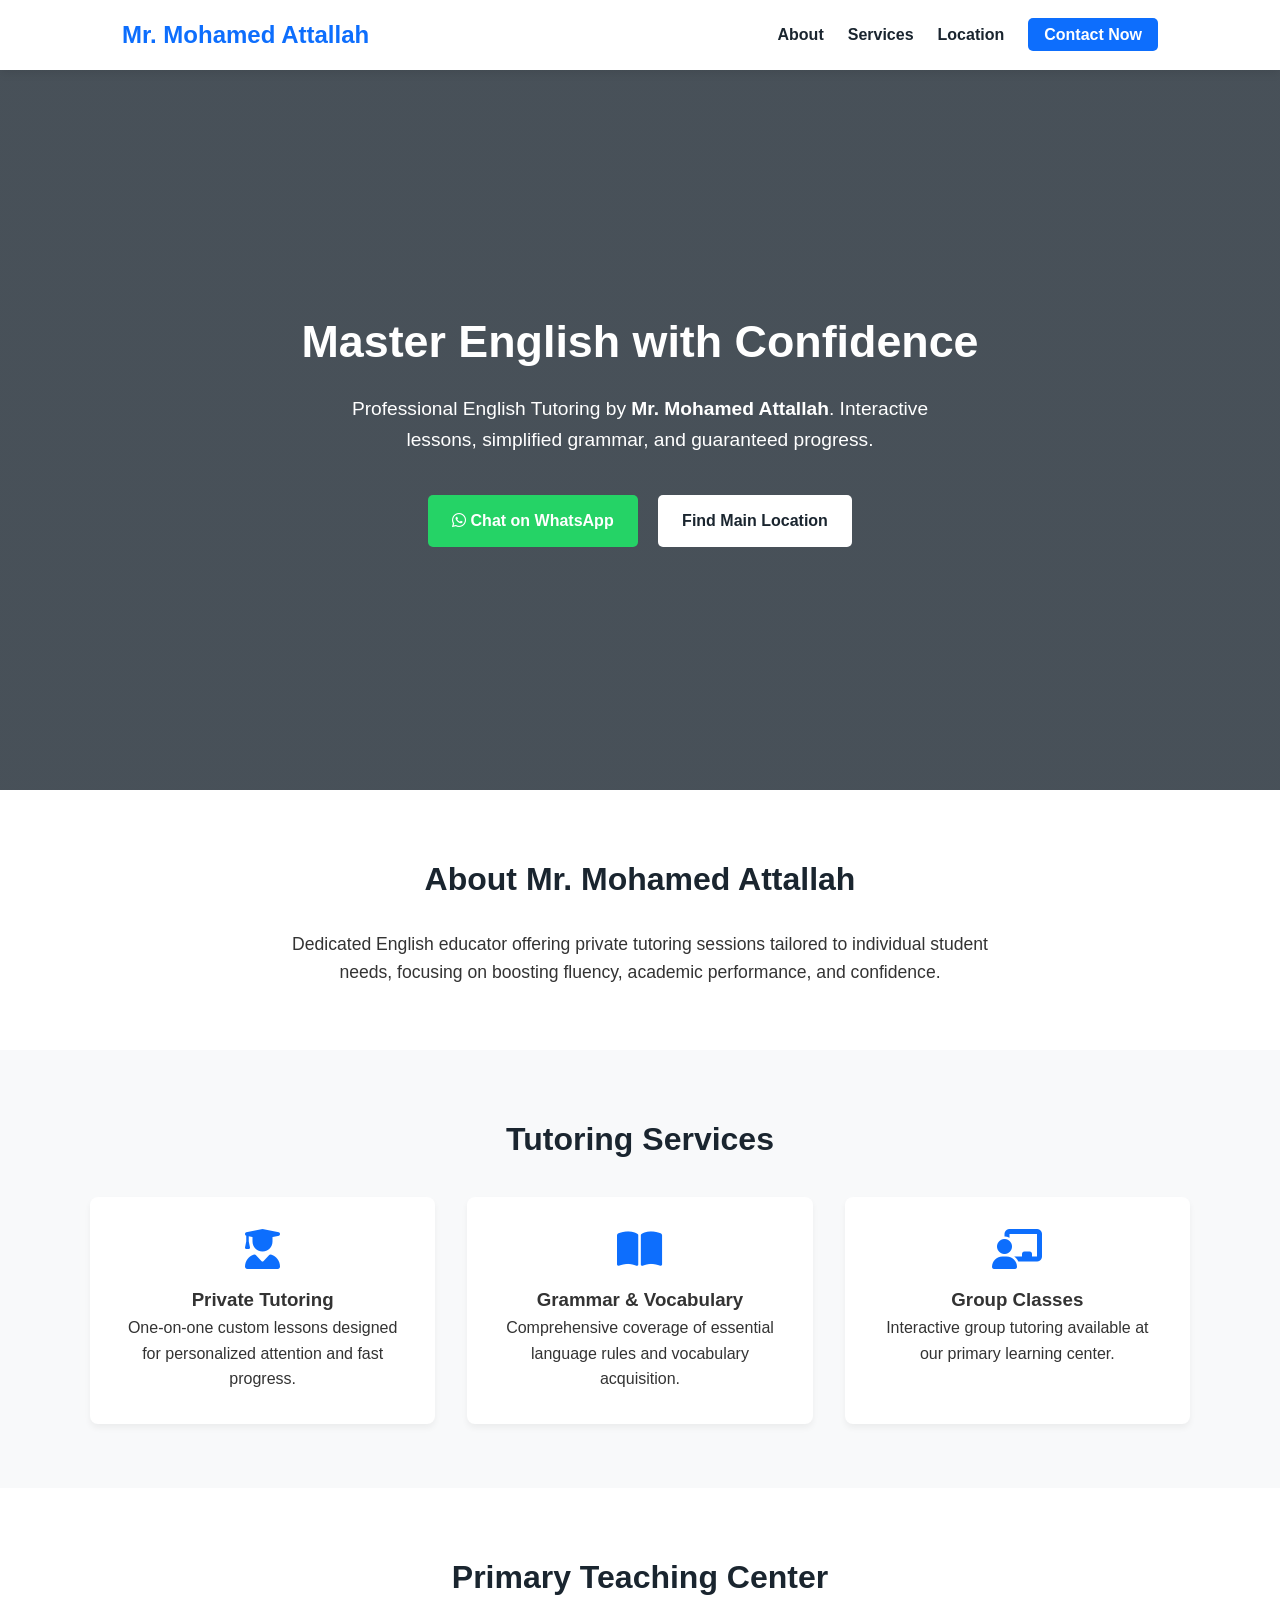
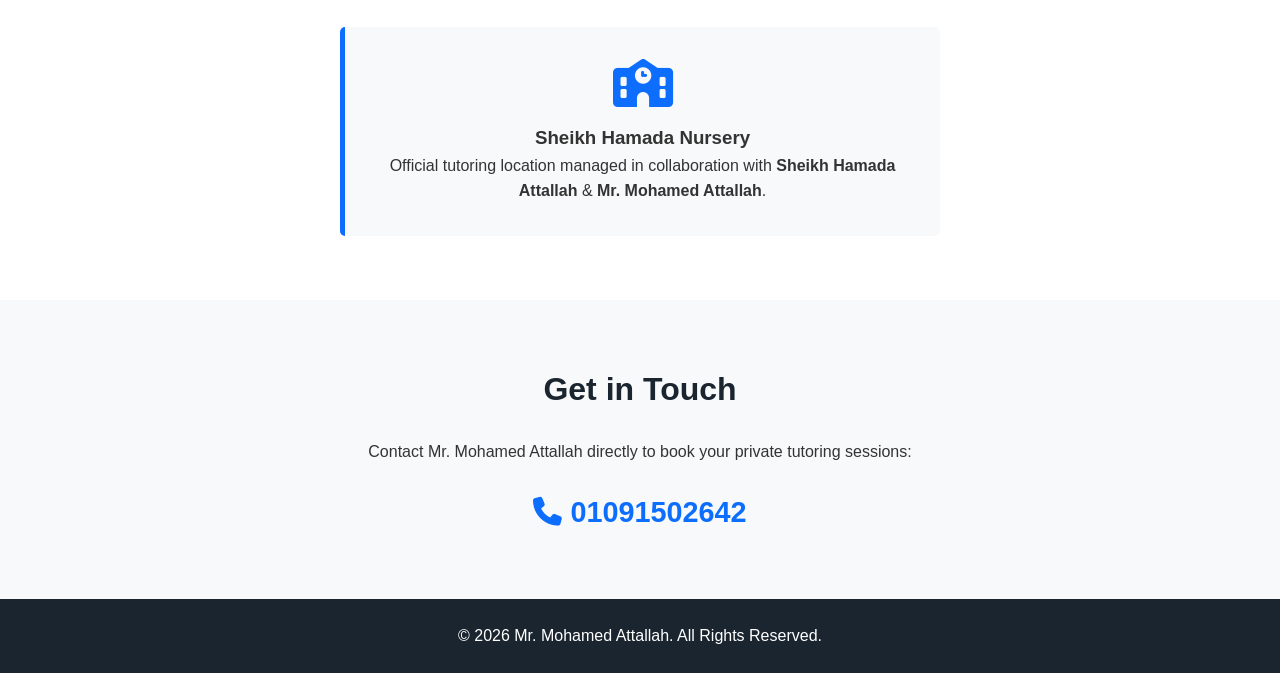
==== index.html @ eec573a2 "Add files via upload" ====
<!DOCTYPE html>
<html lang="en" dir="ltr">
<head>
    <meta charset="UTF-8">
    <meta name="viewport" content="width=device-width, initial-scale=1.0">
    <title>Mr. Mohamed Attallah - English Teacher</title>
    <link rel="stylesheet" href="style.css">
    <link rel="stylesheet" href="https://cdnjs.cloudflare.com/ajax/libs/font-awesome/6.4.0/css/all.min.css">
</head>
<body>

    <!-- Header / Navbar -->
    <header>
        <div class="nav-container">
            <h1 class="logo">Mr. Mohamed Attallah</h1>
            <nav>
                <ul>
                    <li><a href="#about">About</a></li>
                    <li><a href="#services">Services</a></li>
                    <li><a href="#location">Location</a></li>
                    <li><a href="#contact" class="btn-nav">Contact Now</a></li>
                </ul>
            </nav>
        </div>
    </header>

    <!-- Hero Section -->
    <section class="hero">
        <div class="hero-content">
            <h2>Master English with Confidence</h2>
            <p>Professional English Tutoring by <strong>Mr. Mohamed Attallah</strong>. Interactive lessons, simplified grammar, and guaranteed progress.</p>
            <div class="hero-btns">
                <a href="https://wa.me/201091502642" target="_blank" class="btn-primary"><i class="fab fa-whatsapp"></i> Chat on WhatsApp</a>
                <a href="#location" class="btn-secondary">Find Main Location</a>
            </div>
        </div>
    </section>

    <!-- About Section -->
    <section id="about" class="section">
        <div class="container">
            <h2 class="section-title">About Mr. Mohamed Attallah</h2>
            <p class="section-desc">Dedicated English educator offering private tutoring sessions tailored to individual student needs, focusing on boosting fluency, academic performance, and confidence.</p>
        </div>
    </section>

    <!-- Services Section -->
    <section id="services" class="section bg-light">
        <div class="container">
            <h2 class="section-title">Tutoring Services</h2>
            <div class="cards-grid">
                <div class="card">
                    <i class="fas fa-user-graduate card-icon"></i>
                    <h3>Private Tutoring</h3>
                    <p>One-on-one custom lessons designed for personalized attention and fast progress.</p>
                </div>
                <div class="card">
                    <i class="fas fa-book-open card-icon"></i>
                    <h3>Grammar & Vocabulary</h3>
                    <p>Comprehensive coverage of essential language rules and vocabulary acquisition.</p>
                </div>
                <div class="card">
                    <i class="fas fa-chalkboard-teacher card-icon"></i>
                    <h3>Group Classes</h3>
                    <p>Interactive group tutoring available at our primary learning center.</p>
                </div>
            </div>
        </div>
    </section>

    <!-- Location Section -->
    <section id="location" class="section">
        <div class="container">
            <h2 class="section-title">Primary Teaching Center</h2>
            <div class="location-box">
                <i class="fas fa-school location-icon"></i>
                <h3>Sheikh Hamada Nursery</h3>
                <p>Official tutoring location managed in collaboration with <strong>Sheikh Hamada Attallah</strong> & <strong>Mr. Mohamed Attallah</strong>.</p>
            </div>
        </div>
    </section>

    <!-- Contact Section -->
    <section id="contact" class="section bg-light">
        <div class="container text-center">
            <h2 class="section-title">Get in Touch</h2>
            <p>Contact Mr. Mohamed Attallah directly to book your private tutoring sessions:</p>
            <div class="contact-info">
                <a href="tel:01091502642" class="phone-link"><i class="fas fa-phone"></i> 01091502642</a>
            </div>
        </div>
    </section>

    <!-- Footer -->
    <footer>
        <p>&copy; 2026 Mr. Mohamed Attallah. All Rights Reserved.</p>
    </footer>

    <script src="script.js"></script>
</body>
</html>
---- style.css ----
:root {
    --primary-color: #0d6efd;
    --dark-color: #1a252f;
    --light-bg: #f8f9fa;
    --text-color: #333333;
}

* {
    margin: 0;
    padding: 0;
    box-sizing: border-box;
    font-family: 'Segoe UI', Tahoma, Geneva, Verdana, sans-serif;
}

body {
    color: var(--text-color);
    line-height: 1.6;
}

/* Header & Nav */
header {
    background: #ffffff;
    box-shadow: 0 2px 10px rgba(0,0,0,0.1);
    position: sticky;
    top: 0;
    z-index: 1000;
}

.nav-container {
    max-width: 1100px;
    margin: 0 auto;
    display: flex;
    justify-content: space-between;
    align-items: center;
    padding: 1rem 2rem;
}

.logo {
    color: var(--primary-color);
    font-size: 1.5rem;
}

nav ul {
    display: flex;
    list-style: none;
    align-items: center;
}

nav ul li {
    margin-left: 1.5rem;
}

nav ul li a {
    text-decoration: none;
    color: var(--dark-color);
    font-weight: 600;
}

.btn-nav {
    background: var(--primary-color);
    color: #fff !important;
    padding: 0.5rem 1rem;
    border-radius: 5px;
}

/* Hero Section */
.hero {
    background: linear-gradient(rgba(26, 37, 47, 0.8), rgba(26, 37, 47, 0.8)), url('https://images.unsplash.com/photo-1524178232363-1fb2b075b655?auto=format&fit=crop&w=1200&q=80') center/cover;
    height: 80vh;
    display: flex;
    justify-content: center;
    align-items: center;
    text-align: center;
    color: #ffffff;
    padding: 0 1rem;
}

.hero-content h2 {
    font-size: 2.8rem;
    margin-bottom: 1rem;
}

.hero-content p {
    font-size: 1.2rem;
    max-width: 600px;
    margin: 0 auto 2rem;
}

.hero-btns a {
    display: inline-block;
    padding: 0.8rem 1.5rem;
    margin: 0.5rem;
    text-decoration: none;
    border-radius: 5px;
    font-weight: bold;
}

.btn-primary { background: #25d366; color: #fff; }
.btn-secondary { background: #ffffff; color: var(--dark-color); }

/* Sections */
.section { padding: 4rem 2rem; }
.bg-light { background: var(--light-bg); }
.container { max-width: 1100px; margin: 0 auto; }
.section-title { text-align: center; font-size: 2rem; margin-bottom: 1.5rem; color: var(--dark-color); }
.section-desc { text-align: center; max-width: 700px; margin: 0 auto; font-size: 1.1rem; }

/* Services Cards */
.cards-grid {
    display: grid;
    grid-template-columns: repeat(auto-fit, minmax(250px, 1fr));
    gap: 2rem;
    margin-top: 2rem;
}

.card {
    background: #ffffff;
    padding: 2rem;
    border-radius: 8px;
    text-align: center;
    box-shadow: 0 4px 6px rgba(0,0,0,0.05);
}

.card-icon { font-size: 2.5rem; color: var(--primary-color); margin-bottom: 1rem; }

/* Location Box */
.location-box {
    background: var(--light-bg);
    border-left: 5px solid var(--primary-color);
    padding: 2rem;
    text-align: center;
    max-width: 600px;
    margin: 0 auto;
    border-radius: 5px;
}

.location-icon { font-size: 3rem; color: var(--primary-color); margin-bottom: 1rem; }

/* Contact Section */
.phone-link {
    display: inline-block;
    margin-top: 1.5rem;
    font-size: 1.8rem;
    font-weight: bold;
    color: var(--primary-color);
    text-decoration: none;
}

/* Footer */
footer {
    background: var(--dark-color);
    color: #ffffff;
    text-align: center;
    padding: 1.5rem;
}

.text-center { text-align: center; }
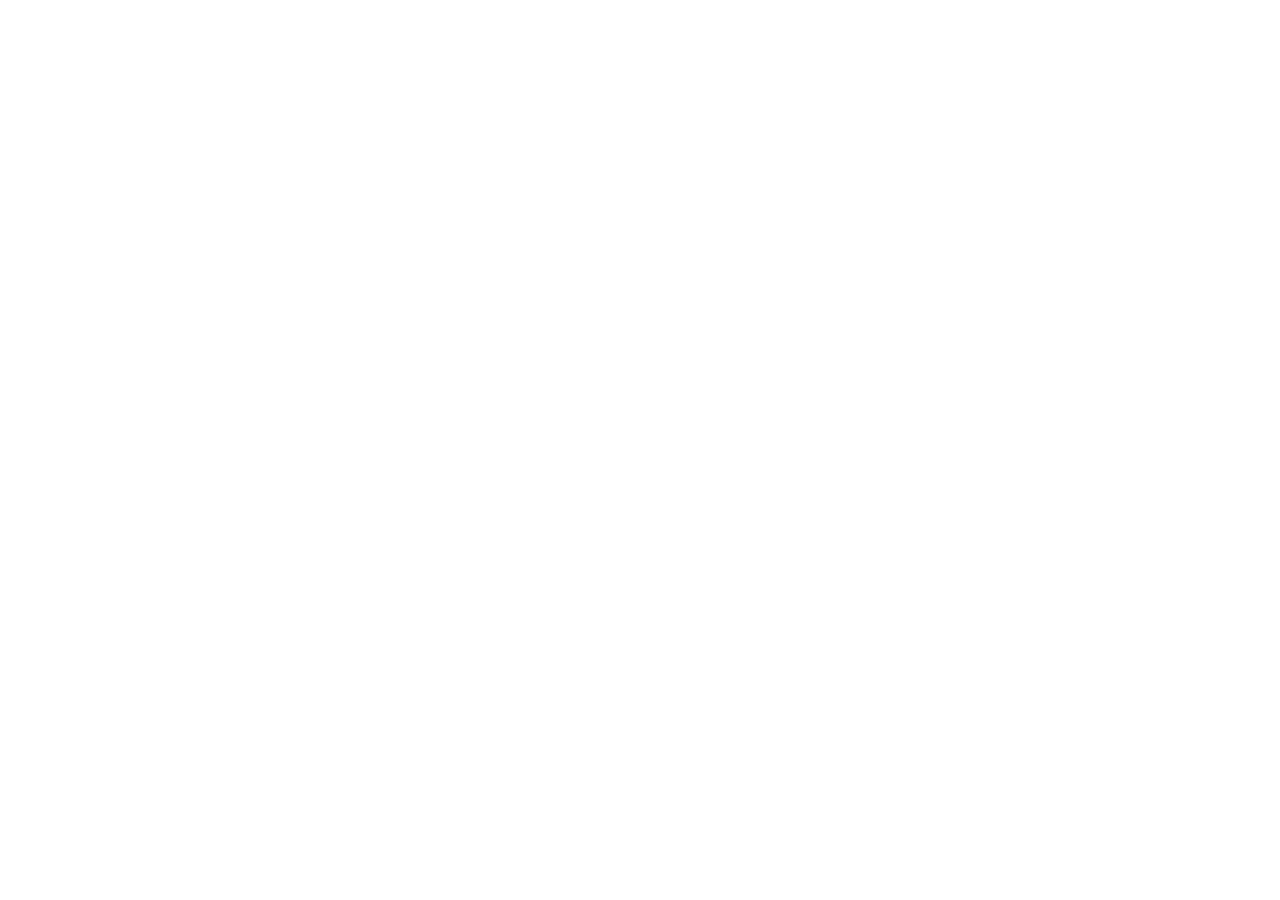
==== commit a57e2642: "Add Arabic language support to index.html Updated the HTML structure to support Arabic language with" ====
--- a/index.html
+++ b/index.html
@@ -1,101 +1,12 @@
 <!DOCTYPE html>
-<html lang="en" dir="ltr">
+<html lang="ar">
 <head>
     <meta charset="UTF-8">
     <meta name="viewport" content="width=device-width, initial-scale=1.0">
-    <title>Mr. Mohamed Attallah - English Teacher</title>
-    <link rel="stylesheet" href="style.css">
-    <link rel="stylesheet" href="https://cdnjs.cloudflare.com/ajax/libs/font-awesome/6.4.0/css/all.min.css">
+    <title>Mr. Mohamed Attallah | Professional English Tutoring</title>
+    <meta name="description" content="Professional English Tutoring by Mr. Mohamed Attallah. Interactive lessons, simplified grammar, and guaranteed progress.">
 </head>
 <body>
-
-    <!-- Header / Navbar -->
-    <header>
-        <div class="nav-container">
-            <h1 class="logo">Mr. Mohamed Attallah</h1>
-            <nav>
-                <ul>
-                    <li><a href="#about">About</a></li>
-                    <li><a href="#services">Services</a></li>
-                    <li><a href="#location">Location</a></li>
-                    <li><a href="#contact" class="btn-nav">Contact Now</a></li>
-                </ul>
-            </nav>
-        </div>
-    </header>
-
-    <!-- Hero Section -->
-    <section class="hero">
-        <div class="hero-content">
-            <h2>Master English with Confidence</h2>
-            <p>Professional English Tutoring by <strong>Mr. Mohamed Attallah</strong>. Interactive lessons, simplified grammar, and guaranteed progress.</p>
-            <div class="hero-btns">
-                <a href="https://wa.me/201091502642" target="_blank" class="btn-primary"><i class="fab fa-whatsapp"></i> Chat on WhatsApp</a>
-                <a href="#location" class="btn-secondary">Find Main Location</a>
-            </div>
-        </div>
-    </section>
-
-    <!-- About Section -->
-    <section id="about" class="section">
-        <div class="container">
-            <h2 class="section-title">About Mr. Mohamed Attallah</h2>
-            <p class="section-desc">Dedicated English educator offering private tutoring sessions tailored to individual student needs, focusing on boosting fluency, academic performance, and confidence.</p>
-        </div>
-    </section>
-
-    <!-- Services Section -->
-    <section id="services" class="section bg-light">
-        <div class="container">
-            <h2 class="section-title">Tutoring Services</h2>
-            <div class="cards-grid">
-                <div class="card">
-                    <i class="fas fa-user-graduate card-icon"></i>
-                    <h3>Private Tutoring</h3>
-                    <p>One-on-one custom lessons designed for personalized attention and fast progress.</p>
-                </div>
-                <div class="card">
-                    <i class="fas fa-book-open card-icon"></i>
-                    <h3>Grammar & Vocabulary</h3>
-                    <p>Comprehensive coverage of essential language rules and vocabulary acquisition.</p>
-                </div>
-                <div class="card">
-                    <i class="fas fa-chalkboard-teacher card-icon"></i>
-                    <h3>Group Classes</h3>
-                    <p>Interactive group tutoring available at our primary learning center.</p>
-                </div>
-            </div>
-        </div>
-    </section>
-
-    <!-- Location Section -->
-    <section id="location" class="section">
-        <div class="container">
-            <h2 class="section-title">Primary Teaching Center</h2>
-            <div class="location-box">
-                <i class="fas fa-school location-icon"></i>
-                <h3>Sheikh Hamada Nursery</h3>
-                <p>Official tutoring location managed in collaboration with <strong>Sheikh Hamada Attallah</strong> & <strong>Mr. Mohamed Attallah</strong>.</p>
-            </div>
-        </div>
-    </section>
-
-    <!-- Contact Section -->
-    <section id="contact" class="section bg-light">
-        <div class="container text-center">
-            <h2 class="section-title">Get in Touch</h2>
-            <p>Contact Mr. Mohamed Attallah directly to book your private tutoring sessions:</p>
-            <div class="contact-info">
-                <a href="tel:01091502642" class="phone-link"><i class="fas fa-phone"></i> 01091502642</a>
-            </div>
-        </div>
-    </section>
-
-    <!-- Footer -->
-    <footer>
-        <p>&copy; 2026 Mr. Mohamed Attallah. All Rights Reserved.</p>
-    </footer>
-
-    <script src="script.js"></script>
+    <!-- محتوى موقعك هنا -->
 </body>
-</html>+</html>
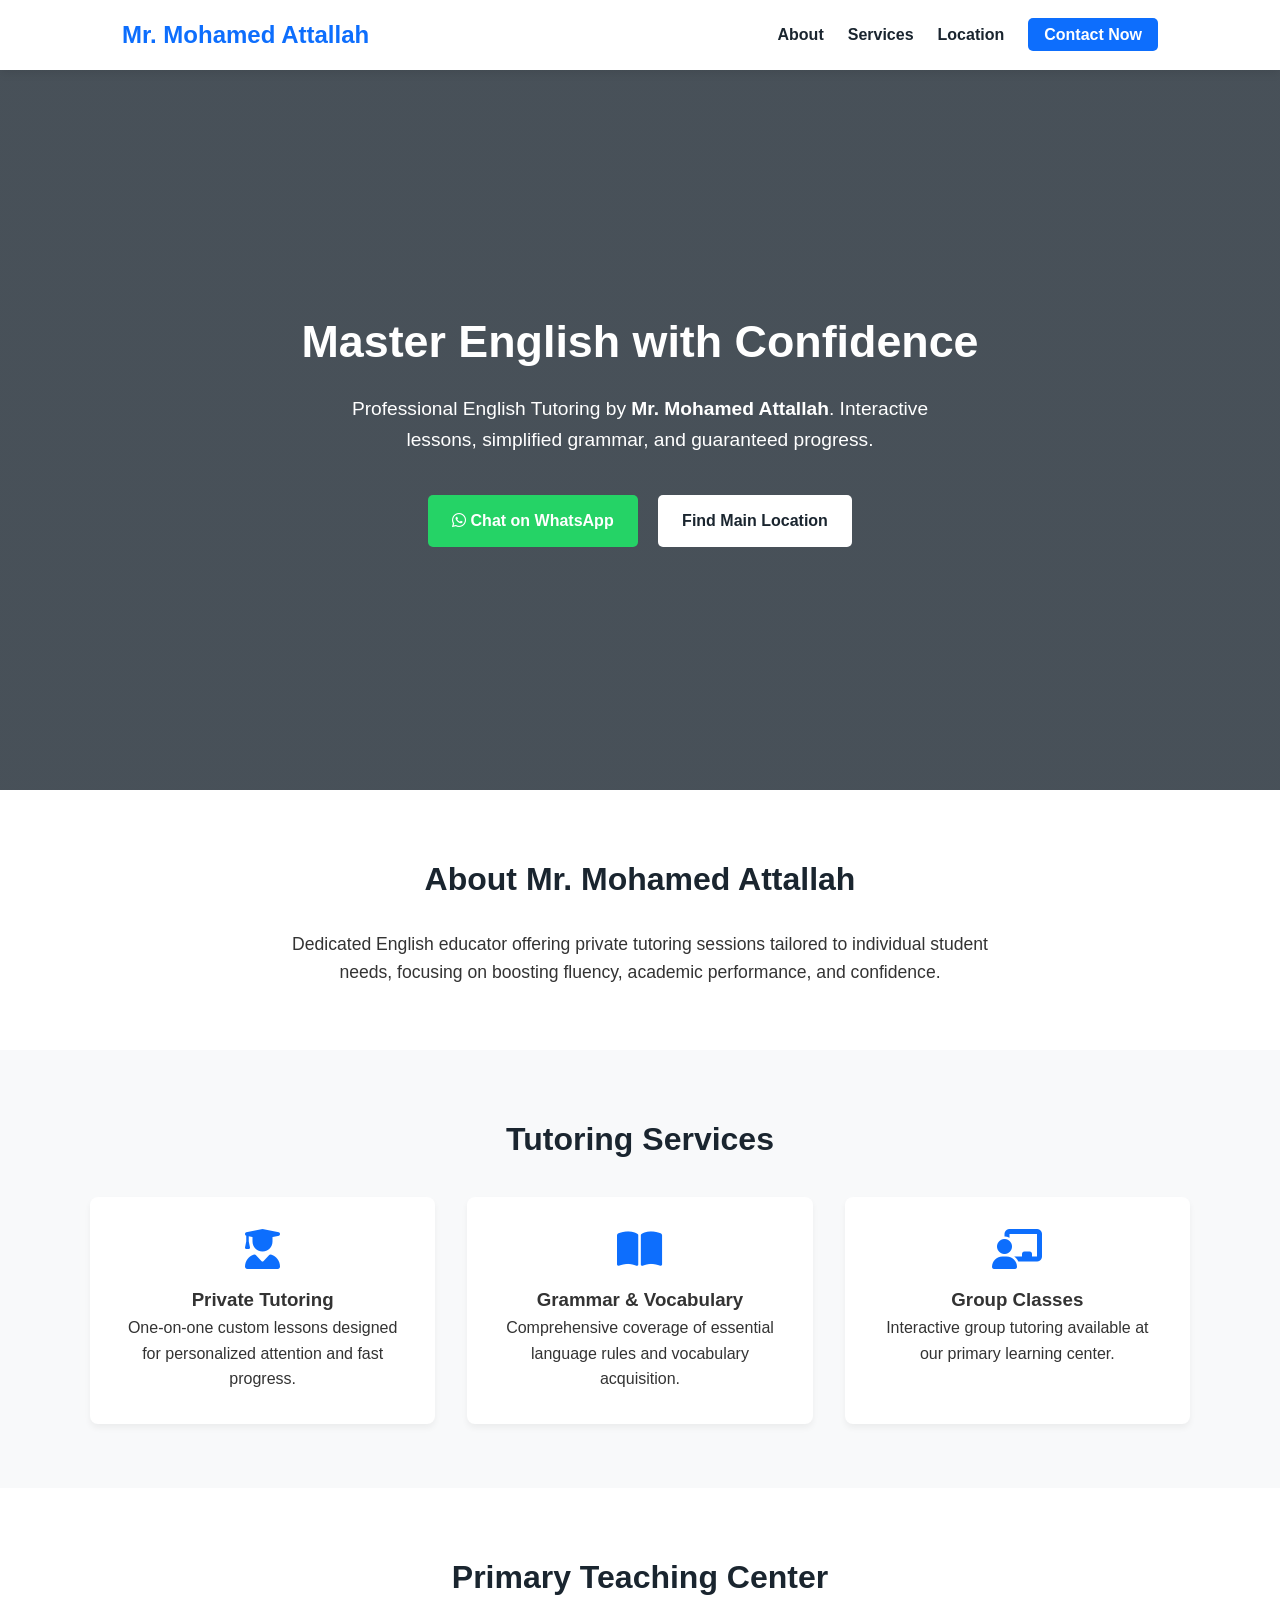
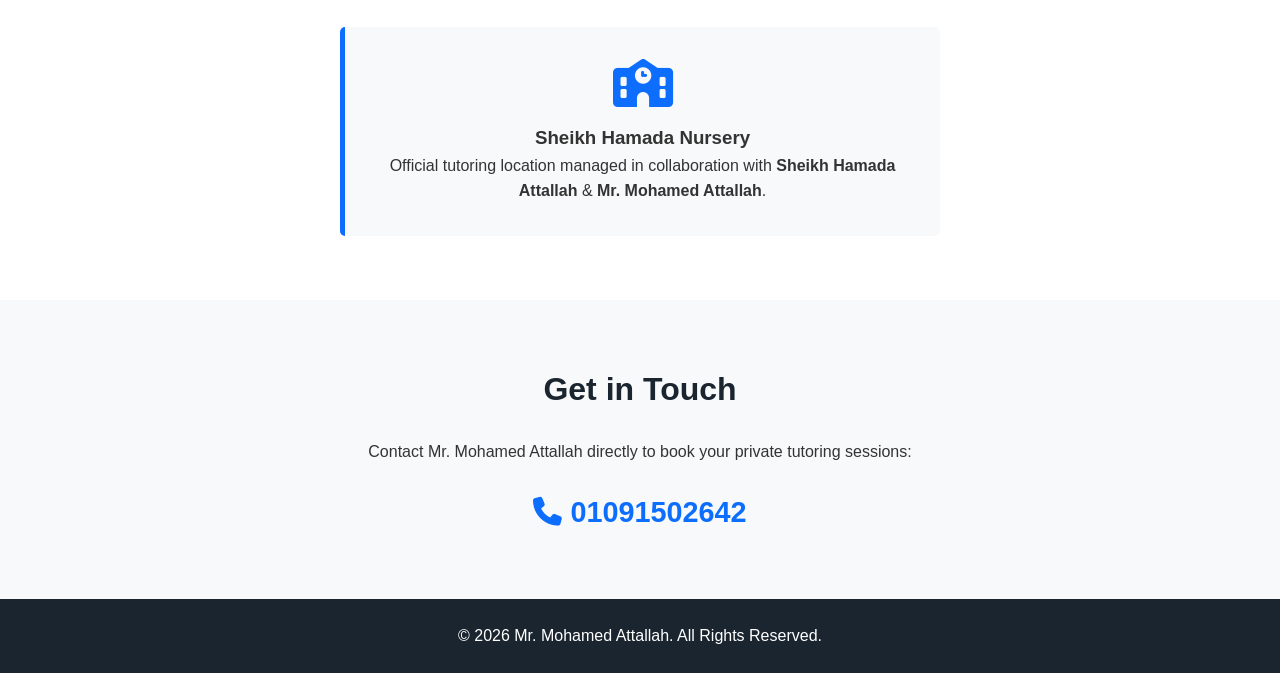
==== commit 871df58a: "Add files via upload" ====
--- a/index.html
+++ b/index.html
@@ -1,12 +1,101 @@
 <!DOCTYPE html>
-<html lang="ar">
+<html lang="en" dir="ltr">
 <head>
     <meta charset="UTF-8">
     <meta name="viewport" content="width=device-width, initial-scale=1.0">
-    <title>Mr. Mohamed Attallah | Professional English Tutoring</title>
-    <meta name="description" content="Professional English Tutoring by Mr. Mohamed Attallah. Interactive lessons, simplified grammar, and guaranteed progress.">
+    <title>Mr. Mohamed Attallah - English Teacher</title>
+    <link rel="stylesheet" href="style.css">
+    <link rel="stylesheet" href="https://cdnjs.cloudflare.com/ajax/libs/font-awesome/6.4.0/css/all.min.css">
 </head>
 <body>
-    <!-- محتوى موقعك هنا -->
+
+    <!-- Header / Navbar -->
+    <header>
+        <div class="nav-container">
+            <h1 class="logo">Mr. Mohamed Attallah</h1>
+            <nav>
+                <ul>
+                    <li><a href="#about">About</a></li>
+                    <li><a href="#services">Services</a></li>
+                    <li><a href="#location">Location</a></li>
+                    <li><a href="#contact" class="btn-nav">Contact Now</a></li>
+                </ul>
+            </nav>
+        </div>
+    </header>
+
+    <!-- Hero Section -->
+    <section class="hero">
+        <div class="hero-content">
+            <h2>Master English with Confidence</h2>
+            <p>Professional English Tutoring by <strong>Mr. Mohamed Attallah</strong>. Interactive lessons, simplified grammar, and guaranteed progress.</p>
+            <div class="hero-btns">
+                <a href="https://wa.me/201091502642" target="_blank" class="btn-primary"><i class="fab fa-whatsapp"></i> Chat on WhatsApp</a>
+                <a href="#location" class="btn-secondary">Find Main Location</a>
+            </div>
+        </div>
+    </section>
+
+    <!-- About Section -->
+    <section id="about" class="section">
+        <div class="container">
+            <h2 class="section-title">About Mr. Mohamed Attallah</h2>
+            <p class="section-desc">Dedicated English educator offering private tutoring sessions tailored to individual student needs, focusing on boosting fluency, academic performance, and confidence.</p>
+        </div>
+    </section>
+
+    <!-- Services Section -->
+    <section id="services" class="section bg-light">
+        <div class="container">
+            <h2 class="section-title">Tutoring Services</h2>
+            <div class="cards-grid">
+                <div class="card">
+                    <i class="fas fa-user-graduate card-icon"></i>
+                    <h3>Private Tutoring</h3>
+                    <p>One-on-one custom lessons designed for personalized attention and fast progress.</p>
+                </div>
+                <div class="card">
+                    <i class="fas fa-book-open card-icon"></i>
+                    <h3>Grammar & Vocabulary</h3>
+                    <p>Comprehensive coverage of essential language rules and vocabulary acquisition.</p>
+                </div>
+                <div class="card">
+                    <i class="fas fa-chalkboard-teacher card-icon"></i>
+                    <h3>Group Classes</h3>
+                    <p>Interactive group tutoring available at our primary learning center.</p>
+                </div>
+            </div>
+        </div>
+    </section>
+
+    <!-- Location Section -->
+    <section id="location" class="section">
+        <div class="container">
+            <h2 class="section-title">Primary Teaching Center</h2>
+            <div class="location-box">
+                <i class="fas fa-school location-icon"></i>
+                <h3>Sheikh Hamada Nursery</h3>
+                <p>Official tutoring location managed in collaboration with <strong>Sheikh Hamada Attallah</strong> & <strong>Mr. Mohamed Attallah</strong>.</p>
+            </div>
+        </div>
+    </section>
+
+    <!-- Contact Section -->
+    <section id="contact" class="section bg-light">
+        <div class="container text-center">
+            <h2 class="section-title">Get in Touch</h2>
+            <p>Contact Mr. Mohamed Attallah directly to book your private tutoring sessions:</p>
+            <div class="contact-info">
+                <a href="tel:01091502642" class="phone-link"><i class="fas fa-phone"></i> 01091502642</a>
+            </div>
+        </div>
+    </section>
+
+    <!-- Footer -->
+    <footer>
+        <p>&copy; 2026 Mr. Mohamed Attallah. All Rights Reserved.</p>
+    </footer>
+
+    <script src="script.js"></script>
 </body>
-</html>
+</html>
--- a/style.css
+++ b/style.css
@@ -0,0 +1,157 @@
+:root {
+    --primary-color: #0d6efd;
+    --dark-color: #1a252f;
+    --light-bg: #f8f9fa;
+    --text-color: #333333;
+}
+
+* {
+    margin: 0;
+    padding: 0;
+    box-sizing: border-box;
+    font-family: 'Segoe UI', Tahoma, Geneva, Verdana, sans-serif;
+}
+
+body {
+    color: var(--text-color);
+    line-height: 1.6;
+}
+
+/* Header & Nav */
+header {
+    background: #ffffff;
+    box-shadow: 0 2px 10px rgba(0,0,0,0.1);
+    position: sticky;
+    top: 0;
+    z-index: 1000;
+}
+
+.nav-container {
+    max-width: 1100px;
+    margin: 0 auto;
+    display: flex;
+    justify-content: space-between;
+    align-items: center;
+    padding: 1rem 2rem;
+}
+
+.logo {
+    color: var(--primary-color);
+    font-size: 1.5rem;
+}
+
+nav ul {
+    display: flex;
+    list-style: none;
+    align-items: center;
+}
+
+nav ul li {
+    margin-left: 1.5rem;
+}
+
+nav ul li a {
+    text-decoration: none;
+    color: var(--dark-color);
+    font-weight: 600;
+}
+
+.btn-nav {
+    background: var(--primary-color);
+    color: #fff !important;
+    padding: 0.5rem 1rem;
+    border-radius: 5px;
+}
+
+/* Hero Section */
+.hero {
+    background: linear-gradient(rgba(26, 37, 47, 0.8), rgba(26, 37, 47, 0.8)), url('https://images.unsplash.com/photo-1524178232363-1fb2b075b655?auto=format&fit=crop&w=1200&q=80') center/cover;
+    height: 80vh;
+    display: flex;
+    justify-content: center;
+    align-items: center;
+    text-align: center;
+    color: #ffffff;
+    padding: 0 1rem;
+}
+
+.hero-content h2 {
+    font-size: 2.8rem;
+    margin-bottom: 1rem;
+}
+
+.hero-content p {
+    font-size: 1.2rem;
+    max-width: 600px;
+    margin: 0 auto 2rem;
+}
+
+.hero-btns a {
+    display: inline-block;
+    padding: 0.8rem 1.5rem;
+    margin: 0.5rem;
+    text-decoration: none;
+    border-radius: 5px;
+    font-weight: bold;
+}
+
+.btn-primary { background: #25d366; color: #fff; }
+.btn-secondary { background: #ffffff; color: var(--dark-color); }
+
+/* Sections */
+.section { padding: 4rem 2rem; }
+.bg-light { background: var(--light-bg); }
+.container { max-width: 1100px; margin: 0 auto; }
+.section-title { text-align: center; font-size: 2rem; margin-bottom: 1.5rem; color: var(--dark-color); }
+.section-desc { text-align: center; max-width: 700px; margin: 0 auto; font-size: 1.1rem; }
+
+/* Services Cards */
+.cards-grid {
+    display: grid;
+    grid-template-columns: repeat(auto-fit, minmax(250px, 1fr));
+    gap: 2rem;
+    margin-top: 2rem;
+}
+
+.card {
+    background: #ffffff;
+    padding: 2rem;
+    border-radius: 8px;
+    text-align: center;
+    box-shadow: 0 4px 6px rgba(0,0,0,0.05);
+}
+
+.card-icon { font-size: 2.5rem; color: var(--primary-color); margin-bottom: 1rem; }
+
+/* Location Box */
+.location-box {
+    background: var(--light-bg);
+    border-left: 5px solid var(--primary-color);
+    padding: 2rem;
+    text-align: center;
+    max-width: 600px;
+    margin: 0 auto;
+    border-radius: 5px;
+}
+
+.location-icon { font-size: 3rem; color: var(--primary-color); margin-bottom: 1rem; }
+
+/* Contact Section */
+.phone-link {
+    display: inline-block;
+    margin-top: 1.5rem;
+    font-size: 1.8rem;
+    font-weight: bold;
+    color: var(--primary-color);
+    text-decoration: none;
+}
+
+/* Footer */
+footer {
+    background: var(--dark-color);
+    color: #ffffff;
+    text-align: center;
+    padding: 1.5rem;
+}
+
+.text-center { text-align: center; }
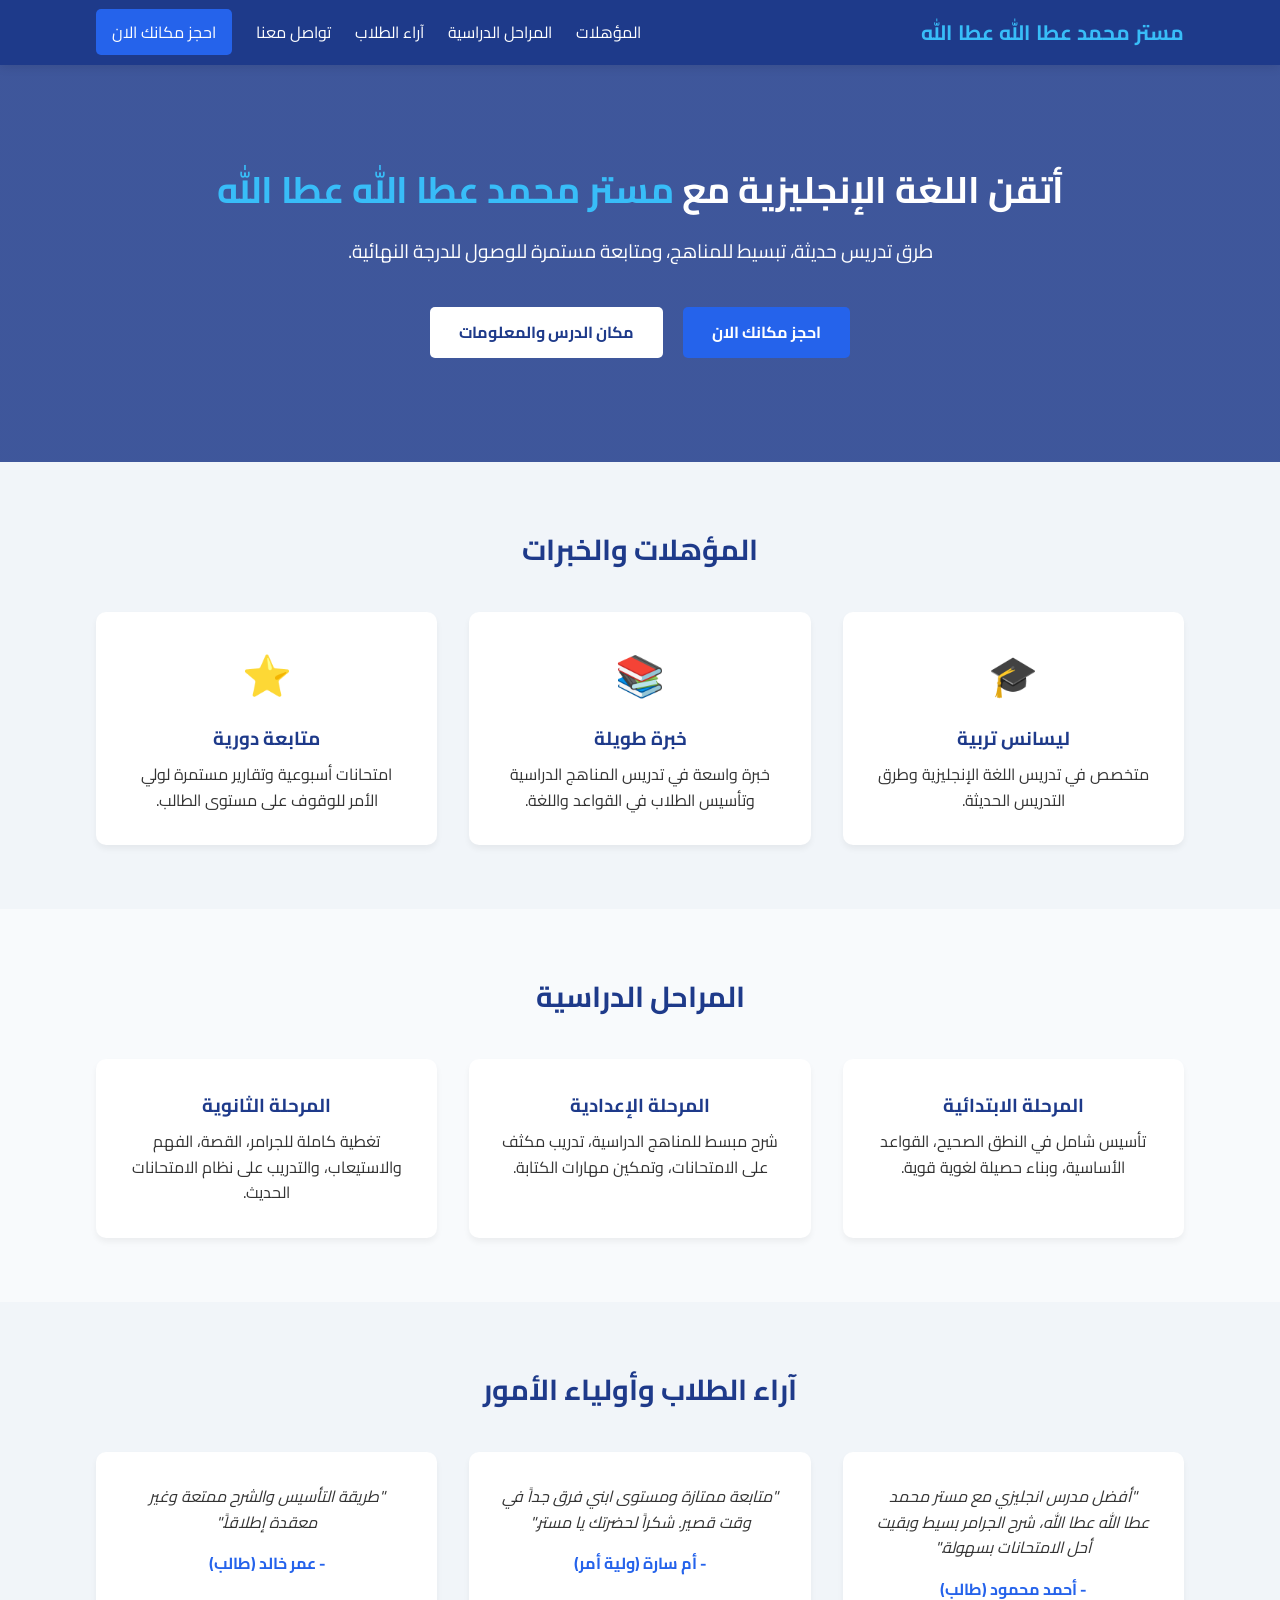
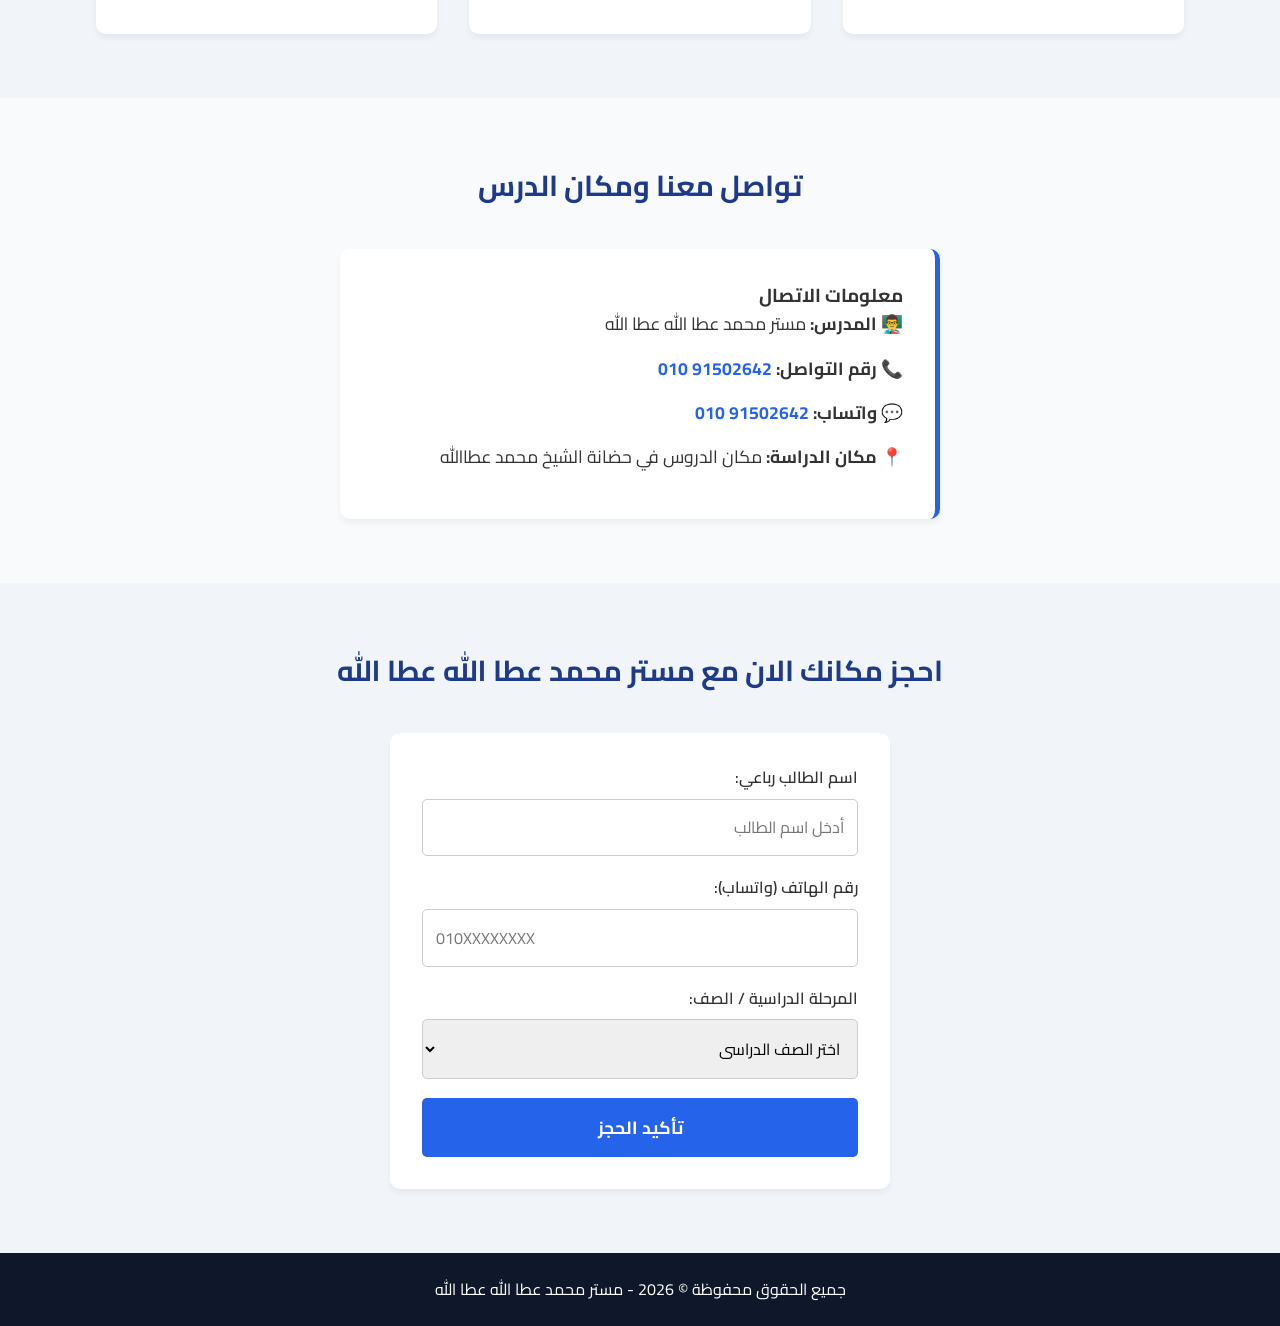
==== commit 67f4ee26: "Add files via upload" ====
--- a/index.html
+++ b/index.html
@@ -1,101 +1,157 @@
 <!DOCTYPE html>
-<html lang="en" dir="ltr">
+<html lang="ar" dir="rtl">
 <head>
     <meta charset="UTF-8">
     <meta name="viewport" content="width=device-width, initial-scale=1.0">
-    <title>Mr. Mohamed Attallah - English Teacher</title>
+    <title>مستر محمد عطا الله عطا الله - مدرس اللغة الإنجليزية</title>
     <link rel="stylesheet" href="style.css">
-    <link rel="stylesheet" href="https://cdnjs.cloudflare.com/ajax/libs/font-awesome/6.4.0/css/all.min.css">
+    <link href="https://fonts.googleapis.com/css2?family=Cairo:wght@400;600;700;800&display=swap" rel="stylesheet">
 </head>
 <body>
 
-    <!-- Header / Navbar -->
-    <header>
-        <div class="nav-container">
-            <h1 class="logo">Mr. Mohamed Attallah</h1>
+    <!-- الهيدر وقائمة التنقل -->
+    <header class="navbar">
+        <div class="container">
+            <a href="#" class="logo">مستر محمد عطا الله عطا الله</a>
             <nav>
                 <ul>
-                    <li><a href="#about">About</a></li>
-                    <li><a href="#services">Services</a></li>
-                    <li><a href="#location">Location</a></li>
-                    <li><a href="#contact" class="btn-nav">Contact Now</a></li>
+                    <li><a href="#about">المؤهلات</a></li>
+                    <li><a href="#levels">المراحل الدراسية</a></li>
+                    <li><a href="#reviews">آراء الطلاب</a></li>
+                    <li><a href="#contact">تواصل معنا</a></li>
+                    <li><a href="#booking" class="btn-nav">احجز مكانك الان</a></li>
                 </ul>
             </nav>
         </div>
     </header>
 
-    <!-- Hero Section -->
+    <!-- القسم الرئيسي (Hero Section) -->
     <section class="hero">
-        <div class="hero-content">
-            <h2>Master English with Confidence</h2>
-            <p>Professional English Tutoring by <strong>Mr. Mohamed Attallah</strong>. Interactive lessons, simplified grammar, and guaranteed progress.</p>
+        <div class="container hero-content">
+            <h1>أتقن اللغة الإنجليزية مع <span>مستر محمد عطا الله عطا الله</span></h1>
+            <p>طرق تدريس حديثة، تبسيط للمناهج، ومتابعة مستمرة للوصول للدرجة النهائية.</p>
             <div class="hero-btns">
-                <a href="https://wa.me/201091502642" target="_blank" class="btn-primary"><i class="fab fa-whatsapp"></i> Chat on WhatsApp</a>
-                <a href="#location" class="btn-secondary">Find Main Location</a>
+                <a href="#booking" class="btn-primary">احجز مكانك الان</a>
+                <a href="#contact" class="btn-secondary">مكان الدرس والمعلومات</a>
             </div>
         </div>
     </section>
 
-    <!-- About Section -->
-    <section id="about" class="section">
+    <!-- قسم المؤهلات -->
+    <section id="about" class="section bg-light">
         <div class="container">
-            <h2 class="section-title">About Mr. Mohamed Attallah</h2>
-            <p class="section-desc">Dedicated English educator offering private tutoring sessions tailored to individual student needs, focusing on boosting fluency, academic performance, and confidence.</p>
-        </div>
-    </section>
-
-    <!-- Services Section -->
-    <section id="services" class="section bg-light">
-        <div class="container">
-            <h2 class="section-title">Tutoring Services</h2>
+            <h2 class="section-title">المؤهلات والخبرات</h2>
             <div class="cards-grid">
                 <div class="card">
-                    <i class="fas fa-user-graduate card-icon"></i>
-                    <h3>Private Tutoring</h3>
-                    <p>One-on-one custom lessons designed for personalized attention and fast progress.</p>
+                    <div class="icon">🎓</div>
+                    <h3>ليسانس تربية</h3>
+                    <p>متخصص في تدريس اللغة الإنجليزية وطرق التدريس الحديثة.</p>
                 </div>
                 <div class="card">
-                    <i class="fas fa-book-open card-icon"></i>
-                    <h3>Grammar & Vocabulary</h3>
-                    <p>Comprehensive coverage of essential language rules and vocabulary acquisition.</p>
+                    <div class="icon">📚</div>
+                    <h3>خبرة طويلة</h3>
+                    <p>خبرة واسعة في تدريس المناهج الدراسية وتأسيس الطلاب في القواعد واللغة.</p>
                 </div>
                 <div class="card">
-                    <i class="fas fa-chalkboard-teacher card-icon"></i>
-                    <h3>Group Classes</h3>
-                    <p>Interactive group tutoring available at our primary learning center.</p>
+                    <div class="icon">⭐</div>
+                    <h3>متابعة دورية</h3>
+                    <p>امتحانات أسبوعية وتقارير مستمرة لولي الأمر للوقوف على مستوى الطالب.</p>
                 </div>
             </div>
         </div>
     </section>
 
-    <!-- Location Section -->
-    <section id="location" class="section">
+    <!-- قسم المراحل الدراسية -->
+    <section id="levels" class="section">
         <div class="container">
-            <h2 class="section-title">Primary Teaching Center</h2>
-            <div class="location-box">
-                <i class="fas fa-school location-icon"></i>
-                <h3>Sheikh Hamada Nursery</h3>
-                <p>Official tutoring location managed in collaboration with <strong>Sheikh Hamada Attallah</strong> & <strong>Mr. Mohamed Attallah</strong>.</p>
+            <h2 class="section-title">المراحل الدراسية</h2>
+            <div class="cards-grid">
+                <div class="card level-card">
+                    <h3>المرحلة الابتدائية</h3>
+                    <p>تأسيس شامل في النطق الصحيح، القواعد الأساسية، وبناء حصيلة لغوية قوية.</p>
+                </div>
+                <div class="card level-card">
+                    <h3>المرحلة الإعدادية</h3>
+                    <p>شرح مبسط للمناهج الدراسية، تدريب مكثف على الامتحانات، وتمكين مهارات الكتابة.</p>
+                </div>
+                <div class="card level-card">
+                    <h3>المرحلة الثانوية</h3>
+                    <p>تغطية كاملة للجرامر، القصة، الفهم والاستيعاب، والتدريب على نظام الامتحانات الحديث.</p>
+                </div>
             </div>
         </div>
     </section>
 
-    <!-- Contact Section -->
-    <section id="contact" class="section bg-light">
-        <div class="container text-center">
-            <h2 class="section-title">Get in Touch</h2>
-            <p>Contact Mr. Mohamed Attallah directly to book your private tutoring sessions:</p>
-            <div class="contact-info">
-                <a href="tel:01091502642" class="phone-link"><i class="fas fa-phone"></i> 01091502642</a>
+    <!-- قسم آراء الطلاب -->
+    <section id="reviews" class="section bg-light">
+        <div class="container">
+            <h2 class="section-title">آراء الطلاب وأولياء الأمور</h2>
+            <div class="cards-grid">
+                <div class="card review-card">
+                    <p>"أفضل مدرس انجليزي مع مستر محمد عطا الله عطا الله، شرح الجرامر بسيط وبقيت أحل الامتحانات بسهولة."</p>
+                    <h4>- أحمد محمود (طالب)</h4>
+                </div>
+                <div class="card review-card">
+                    <p>"متابعة ممتازة ومستوى ابني فرق جداً في وقت قصير. شكراً لحضرتك يا مستر."</p>
+                    <h4>- أم سارة (ولية أمر)</h4>
+                </div>
+                <div class="card review-card">
+                    <p>"طريقة التأسيس والشرح ممتعة وغير معقدة إطلاقاً."</p>
+                    <h4>- عمر خالد (طالب)</h4>
+                </div>
             </div>
         </div>
     </section>
 
-    <!-- Footer -->
+    <!-- قسم تواصل معنا ومكان الدرس -->
+    <section id="contact" class="section">
+        <div class="container">
+            <h2 class="section-title">تواصل معنا ومكان الدرس</h2>
+            <div class="contact-box">
+                <div class="contact-info">
+                    <h3>معلومات الاتصال</h3>
+                    <p><strong>👨‍🏫 المدرس:</strong> مستر محمد عطا الله عطا الله</p>
+                    <p><strong>📞 رقم التواصل:</strong> <a href="tel:01091502642" dir="ltr">010 91502642</a></p>
+                    <p><strong>💬 واتساب:</strong> <a href="https://wa.me/201091502642" target="_blank" dir="ltr">010 91502642</a></p>
+                    <p><strong>📍 مكان الدراسة:</strong> مكان الدروس في حضانة الشيخ محمد عطاالله</p>
+                </div>
+            </div>
+        </div>
+    </section>
+
+    <!-- قسم احجز مكانك الان -->
+    <section id="booking" class="section bg-light">
+        <div class="container">
+            <h2 class="section-title">احجز مكانك الان مع مستر محمد عطا الله عطا الله</h2>
+            <form class="booking-form">
+                <div class="form-group">
+                    <label for="student-name">اسم الطالب رباعي:</label>
+                    <input type="text" id="student-name" required placeholder="أدخل اسم الطالب">
+                </div>
+                <div class="form-group">
+                    <label for="phone">رقم الهاتف (واتساب):</label>
+                    <input type="tel" id="phone" required placeholder="010XXXXXXXX">
+                </div>
+                <div class="form-group">
+                    <label for="grade">المرحلة الدراسية / الصف:</label>
+                    <select id="grade" required>
+                        <option value="">اختر الصف الدراسي</option>
+                        <option value="primary">المرحلة الابتدائية</option>
+                        <option value="prep">المرحلة الإعدادية</option>
+                        <option value="secondary">المرحلة الثانوية</option>
+                    </select>
+                </div>
+                <button type="submit" class="btn-submit">تأكيد الحجز</button>
+            </form>
+        </div>
+    </section>
+
+    <!-- الفوتر -->
     <footer>
-        <p>&copy; 2026 Mr. Mohamed Attallah. All Rights Reserved.</p>
+        <div class="container">
+            <p>جميع الحقوق محفوظة &copy; 2026 - مستر محمد عطا الله عطا الله</p>
+        </div>
     </footer>
 
-    <script src="script.js"></script>
 </body>
 </html>
--- a/style.css
+++ b/style.css
@@ -1,43 +1,49 @@
-:root {
-    --primary-color: #0d6efd;
-    --dark-color: #1a252f;
-    --light-bg: #f8f9fa;
-    --text-color: #333333;
-}
-
+/* إعدادات عامة */
 * {
     margin: 0;
     padding: 0;
     box-sizing: border-box;
-    font-family: 'Segoe UI', Tahoma, Geneva, Verdana, sans-serif;
+    font-family: 'Cairo', sans-serif;
 }
 
 body {
-    color: var(--text-color);
+    background-color: #f8fafc;
+    color: #333;
     line-height: 1.6;
 }
 
-/* Header & Nav */
-header {
-    background: #ffffff;
-    box-shadow: 0 2px 10px rgba(0,0,0,0.1);
+.container {
+    width: 85%;
+    max-width: 1200px;
+    margin: auto;
+}
+
+a {
+    text-decoration: none;
+    color: inherit;
+}
+
+/* الهيدر */
+.navbar {
+    background-color: #1e3a8a;
+    color: #fff;
+    padding: 1rem 0;
     position: sticky;
     top: 0;
     z-index: 1000;
-}
-
-.nav-container {
-    max-width: 1100px;
-    margin: 0 auto;
+    box-shadow: 0 2px 10px rgba(0, 0, 0, 0.1);
+}
+
+.navbar .container {
     display: flex;
     justify-content: space-between;
     align-items: center;
-    padding: 1rem 2rem;
 }
 
 .logo {
-    color: var(--primary-color);
-    font-size: 1.5rem;
+    font-size: 1.3rem;
+    font-weight: 700;
+    color: #38bdf8;
 }
 
 nav ul {
@@ -47,111 +53,207 @@
 }
 
 nav ul li {
-    margin-left: 1.5rem;
-}
-
-nav ul li a {
-    text-decoration: none;
-    color: var(--dark-color);
-    font-weight: 600;
+    margin-right: 1.5rem;
+}
+
+nav ul li a:hover {
+    color: #38bdf8;
 }
 
 .btn-nav {
-    background: var(--primary-color);
+    background-color: #2563eb;
+    padding: 0.5rem 1rem;
+    border-radius: 5px;
     color: #fff !important;
-    padding: 0.5rem 1rem;
-    border-radius: 5px;
-}
-
-/* Hero Section */
+    transition: background 0.3s;
+}
+
+.btn-nav:hover {
+    background-color: #1d4ed8;
+}
+
+/* الهيرو */
 .hero {
-    background: linear-gradient(rgba(26, 37, 47, 0.8), rgba(26, 37, 47, 0.8)), url('https://images.unsplash.com/photo-1524178232363-1fb2b075b655?auto=format&fit=crop&w=1200&q=80') center/cover;
-    height: 80vh;
-    display: flex;
-    justify-content: center;
-    align-items: center;
-    text-align: center;
-    color: #ffffff;
-    padding: 0 1rem;
-}
-
-.hero-content h2 {
-    font-size: 2.8rem;
-    margin-bottom: 1rem;
-}
-
-.hero-content p {
+    background: linear-gradient(rgba(30, 58, 138, 0.85), rgba(30, 58, 138, 0.85)), url('https://images.unsplash.com/photo-1580582932707-520aed937b7b?auto=format&fit=crop&w=1350&q=80') center/cover;
+    color: #fff;
+    text-align: center;
+    padding: 6rem 1rem;
+}
+
+.hero h1 {
+    font-size: 2.3rem;
+    margin-bottom: 1rem;
+}
+
+.hero h1 span {
+    color: #38bdf8;
+}
+
+.hero p {
     font-size: 1.2rem;
-    max-width: 600px;
-    margin: 0 auto 2rem;
-}
-
-.hero-btns a {
+    margin-bottom: 2rem;
+}
+
+.hero-btns .btn-primary, .hero-btns .btn-secondary {
     display: inline-block;
-    padding: 0.8rem 1.5rem;
+    padding: 0.8rem 1.8rem;
+    border-radius: 5px;
+    font-weight: bold;
     margin: 0.5rem;
-    text-decoration: none;
-    border-radius: 5px;
-    font-weight: bold;
-}
-
-.btn-primary { background: #25d366; color: #fff; }
-.btn-secondary { background: #ffffff; color: var(--dark-color); }
-
-/* Sections */
-.section { padding: 4rem 2rem; }
-.bg-light { background: var(--light-bg); }
-.container { max-width: 1100px; margin: 0 auto; }
-.section-title { text-align: center; font-size: 2rem; margin-bottom: 1.5rem; color: var(--dark-color); }
-.section-desc { text-align: center; max-width: 700px; margin: 0 auto; font-size: 1.1rem; }
-
-/* Services Cards */
+}
+
+.btn-primary {
+    background-color: #2563eb;
+    color: #fff;
+}
+
+.btn-secondary {
+    background-color: #fff;
+    color: #1e3a8a;
+}
+
+/* الأقسام العامة */
+.section {
+    padding: 4rem 0;
+}
+
+.bg-light {
+    background-color: #f1f5f9;
+}
+
+.section-title {
+    text-align: center;
+    font-size: 1.8rem;
+    color: #1e3a8a;
+    margin-bottom: 2.5rem;
+    position: relative;
+}
+
+/* الشبكة والكروت */
 .cards-grid {
     display: grid;
-    grid-template-columns: repeat(auto-fit, minmax(250px, 1fr));
+    grid-template-columns: repeat(auto-fit, minmax(280px, 1fr));
     gap: 2rem;
-    margin-top: 2rem;
 }
 
 .card {
-    background: #ffffff;
+    background-color: #fff;
     padding: 2rem;
-    border-radius: 8px;
-    text-align: center;
+    border-radius: 10px;
     box-shadow: 0 4px 6px rgba(0,0,0,0.05);
-}
-
-.card-icon { font-size: 2.5rem; color: var(--primary-color); margin-bottom: 1rem; }
-
-/* Location Box */
-.location-box {
-    background: var(--light-bg);
-    border-left: 5px solid var(--primary-color);
+    text-align: center;
+    transition: transform 0.3s;
+}
+
+.card:hover {
+    transform: translateY(-5px);
+}
+
+.card .icon {
+    font-size: 2.5rem;
+    margin-bottom: 1rem;
+}
+
+.card h3 {
+    color: #1e3a8a;
+    margin-bottom: 0.5rem;
+}
+
+.review-card p {
+    font-style: italic;
+    margin-bottom: 1rem;
+}
+
+.review-card h4 {
+    color: #2563eb;
+}
+
+/* التواصل والمعلومات */
+.contact-box {
+    background: #fff;
     padding: 2rem;
-    text-align: center;
+    border-radius: 10px;
     max-width: 600px;
-    margin: 0 auto;
-    border-radius: 5px;
-}
-
-.location-icon { font-size: 3rem; color: var(--primary-color); margin-bottom: 1rem; }
-
-/* Contact Section */
-.phone-link {
-    display: inline-block;
-    margin-top: 1.5rem;
-    font-size: 1.8rem;
+    margin: auto;
+    box-shadow: 0 4px 6px rgba(0,0,0,0.05);
+    border-right: 5px solid #2563eb;
+}
+
+.contact-info p {
+    font-size: 1.1rem;
+    margin-bottom: 1rem;
+}
+
+.contact-info a {
+    color: #2563eb;
     font-weight: bold;
-    color: var(--primary-color);
-    text-decoration: none;
-}
-
-/* Footer */
+}
+
+/* نموذج الحجز */
+.booking-form {
+    max-width: 500px;
+    margin: auto;
+    background: #fff;
+    padding: 2rem;
+    border-radius: 10px;
+    box-shadow: 0 4px 6px rgba(0,0,0,0.05);
+}
+
+.form-group {
+    margin-bottom: 1.2rem;
+}
+
+.form-group label {
+    display: block;
+    margin-bottom: 0.5rem;
+    font-weight: 600;
+}
+
+.form-group input, .form-group select {
+    width: 100%;
+    padding: 0.8rem;
+    border: 1px solid #ccc;
+    border-radius: 5px;
+    font-size: 1rem;
+}
+
+.btn-submit {
+    width: 100%;
+    padding: 0.8rem;
+    background-color: #2563eb;
+    color: #fff;
+    border: none;
+    border-radius: 5px;
+    font-size: 1.1rem;
+    font-weight: bold;
+    cursor: pointer;
+    transition: background 0.3s;
+}
+
+.btn-submit:hover {
+    background-color: #1d4ed8;
+}
+
+/* الفوتر */
 footer {
-    background: var(--dark-color);
-    color: #ffffff;
-    text-align: center;
-    padding: 1.5rem;
-}
-
-.text-center { text-align: center; }+    background-color: #0f172a;
+    color: #fff;
+    text-align: center;
+    padding: 1.5rem 0;
+}
+
+/* تصميم متجاوب للهواتف */
+@media (max-width: 768px) {
+    .navbar .container {
+        flex-direction: column;
+        gap: 1rem;
+    }
+    nav ul {
+        flex-wrap: wrap;
+        justify-content: center;
+        gap: 0.5rem;
+    }
+    nav ul li {
+        margin-right: 0;
+    }
+}
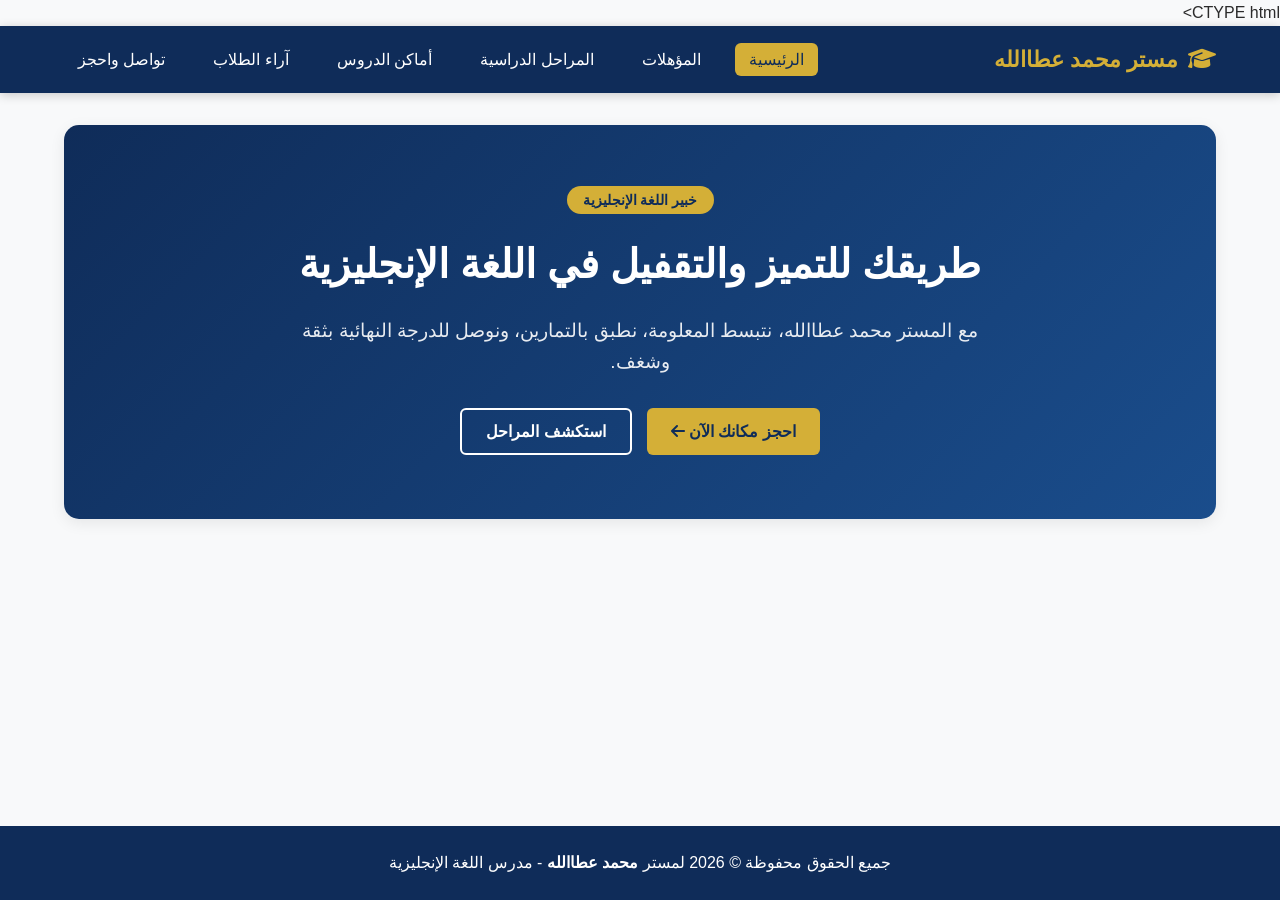
==== commit 9290cf09: "Add files via upload" ====
--- a/index.html
+++ b/index.html
@@ -1,157 +1,222 @@
-<!DOCTYPE html>
+CTYPE html>
 <html lang="ar" dir="rtl">
 <head>
     <meta charset="UTF-8">
     <meta name="viewport" content="width=device-width, initial-scale=1.0">
-    <title>مستر محمد عطا الله عطا الله - مدرس اللغة الإنجليزية</title>
+    <title>مستر محمد عطاالله - مدرس اللغة الإنجليزية</title>
     <link rel="stylesheet" href="style.css">
-    <link href="https://fonts.googleapis.com/css2?family=Cairo:wght@400;600;700;800&display=swap" rel="stylesheet">
+    <link rel="stylesheet" href="https://cdnjs.cloudflare.com/ajax/libs/font-awesome/6.4.0/css/all.min.css">
 </head>
 <body>
 
-    <!-- الهيدر وقائمة التنقل -->
+    <!-- الهيدر ونظام التنقل (SPA Header & Navigation) -->
     <header class="navbar">
-        <div class="container">
-            <a href="#" class="logo">مستر محمد عطا الله عطا الله</a>
-            <nav>
-                <ul>
-                    <li><a href="#about">المؤهلات</a></li>
-                    <li><a href="#levels">المراحل الدراسية</a></li>
-                    <li><a href="#reviews">آراء الطلاب</a></li>
-                    <li><a href="#contact">تواصل معنا</a></li>
-                    <li><a href="#booking" class="btn-nav">احجز مكانك الان</a></li>
-                </ul>
-            </nav>
+        <div class="logo">
+            <i class="fa-solid fa-graduation-cap"></i>
+            <span>مستر محمد عطاالله</span>
         </div>
+        <nav>
+            <ul class="nav-links">
+                <li><a href="#home" class="nav-link active" onclick="showSection('home')">الرئيسية</a></li>
+                <li><a href="#qualifications" class="nav-link" onclick="showSection('qualifications')">المؤهلات</a></li>
+                <li><a href="#levels" class="nav-link" onclick="showSection('levels')">المراحل الدراسية</a></li>
+                <li><a href="#locations" class="nav-link" onclick="showSection('locations')">أماكن الدروس</a></li>
+                <li><a href="#reviews" class="nav-link" onclick="showSection('reviews')">آراء الطلاب</a></li>
+                <li><a href="#contact" class="nav-link" onclick="showSection('contact')">تواصل واحجز</a></li>
+            </ul>
+        </nav>
     </header>
 
-    <!-- القسم الرئيسي (Hero Section) -->
-    <section class="hero">
-        <div class="container hero-content">
-            <h1>أتقن اللغة الإنجليزية مع <span>مستر محمد عطا الله عطا الله</span></h1>
-            <p>طرق تدريس حديثة، تبسيط للمناهج، ومتابعة مستمرة للوصول للدرجة النهائية.</p>
-            <div class="hero-btns">
-                <a href="#booking" class="btn-primary">احجز مكانك الان</a>
-                <a href="#contact" class="btn-secondary">مكان الدرس والمعلومات</a>
-            </div>
-        </div>
-    </section>
-
-    <!-- قسم المؤهلات -->
-    <section id="about" class="section bg-light">
-        <div class="container">
+    <main class="content-container">
+
+        <!-- قسم الرئيسية (Home Section) -->
+        <section id="home" class="page-section active">
+            <div class="hero-content">
+                <span class="badge">خبير اللغة الإنجليزية</span>
+                <h1>طريقك للتميز والتقفيل في اللغة الإنجليزية</h1>
+                <p>مع المستر محمد عطاالله، نتبسط المعلومة، نطبق بالتمارين، ونوصل للدرجة النهائية بثقة وشغف.</p>
+                <div class="hero-buttons">
+                    <button class="btn primary-btn" onclick="showSection('contact')">احجز مكانك الآن <i class="fa-solid fa-arrow-left"></i></button>
+                    <button class="btn secondary-btn" onclick="showSection('levels')">استكشف المراحل</button>
+                </div>
+            </div>
+        </section>
+
+        <!-- قسم المؤهلات (Qualifications Section) -->
+        <section id="qualifications" class="page-section">
             <h2 class="section-title">المؤهلات والخبرات</h2>
+            <p class="section-subtitle">خبرة طويلة وطرق تدريس حديثة تضمن لك التفوق</p>
+            
             <div class="cards-grid">
                 <div class="card">
-                    <div class="icon">🎓</div>
-                    <h3>ليسانس تربية</h3>
-                    <p>متخصص في تدريس اللغة الإنجليزية وطرق التدريس الحديثة.</p>
-                </div>
-                <div class="card">
-                    <div class="icon">📚</div>
-                    <h3>خبرة طويلة</h3>
-                    <p>خبرة واسعة في تدريس المناهج الدراسية وتأسيس الطلاب في القواعد واللغة.</p>
-                </div>
-                <div class="card">
-                    <div class="icon">⭐</div>
-                    <h3>متابعة دورية</h3>
-                    <p>امتحانات أسبوعية وتقارير مستمرة لولي الأمر للوقوف على مستوى الطالب.</p>
-                </div>
-            </div>
-        </div>
-    </section>
-
-    <!-- قسم المراحل الدراسية -->
-    <section id="levels" class="section">
-        <div class="container">
+                    <div class="card-icon"><i class="fa-solid fa-certificate"></i></div>
+                    <h3>مؤهل تربوي متخصص</h3>
+                    <p>ليسانس آداب وتتربية لغة إنجليزية مع اعتماد أساليب التدريس الحديثة.</p>
+                </div>
+                <div class="card">
+                    <div class="card-icon"><i class="fa-solid fa-briefcase"></i></div>
+                    <h3>خبرة سنوات في التدريس</h3>
+                    <p>خبرة واسعة في تدريس المناهج وتأهيل الطلاب للامتحانات النهائية بأعلى المعدلات.</p>
+                </div>
+                <div class="card">
+                    <div class="card-icon"><i class="fa-solid fa-lightbulb"></i></div>
+                    <h3>طرق تبسيط الجرامر</h3>
+                    <p>أسلوب مميز في شرح قواعد اللغة والـ Skills بأسلوب ممتع وسهل التذكر.</p>
+                </div>
+            </div>
+        </section>
+
+        <!-- قسم المراحل الدراسية (Levels Section) -->
+        <section id="levels" class="page-section">
             <h2 class="section-title">المراحل الدراسية</h2>
+            <p class="section-subtitle">نغطي كافة المراحل مع متابعة دورية واختبارات مستمرة</p>
+
             <div class="cards-grid">
-                <div class="card level-card">
+                <div class="card">
+                    <div class="card-icon"><i class="fa-solid fa-child"></i></div>
                     <h3>المرحلة الابتدائية</h3>
-                    <p>تأسيس شامل في النطق الصحيح، القواعد الأساسية، وبناء حصيلة لغوية قوية.</p>
-                </div>
-                <div class="card level-card">
+                    <p>تأسيس قوي في النطق (Phonics)، القواعد الأساسية، وبناء حصيلة لغوية ممتازة.</p>
+                </div>
+                <div class="card">
+                    <div class="card-icon"><i class="fa-solid fa-book-open-reader"></i></div>
                     <h3>المرحلة الإعدادية</h3>
-                    <p>شرح مبسط للمناهج الدراسية، تدريب مكثف على الامتحانات، وتمكين مهارات الكتابة.</p>
-                </div>
-                <div class="card level-card">
+                    <p>تمكين مهارات الحل، استيعاب النصوص، وتقفيل أسئلة امتحانات المحافظات.</p>
+                </div>
+                <div class="card">
+                    <div class="card-icon"><i class="fa-solid fa-user-graduate"></i></div>
                     <h3>المرحلة الثانوية</h3>
-                    <p>تغطية كاملة للجرامر، القصة، الفهم والاستيعاب، والتدريب على نظام الامتحانات الحديث.</p>
-                </div>
-            </div>
-        </div>
-    </section>
-
-    <!-- قسم آراء الطلاب -->
-    <section id="reviews" class="section bg-light">
-        <div class="container">
+                    <p>تدريب مكثف على النظام الجديد، القراءة المتنورة، وتدريبات النظام الحديث.</p>
+                </div>
+            </div>
+        </section>
+
+        <!-- قسم أماكن الدروس (Locations Section) -->
+        <section id="locations" class="page-section">
+            <h2 class="section-title">أماكن ومقرات الدروس</h2>
+            <p class="section-subtitle">نوفر خيارات متنوعة لراحتك بين مجموعات السنتر والدروس الخاصة</p>
+
+            <div class="locations-grid">
+                <div class="location-card">
+                    <div class="loc-header">
+                        <i class="fa-solid fa-building-columns"></i>
+                        <h3>مجموعات السنتر</h3>
+                    </div>
+                    <div class="loc-body">
+                        <h4>حضانة الشيخ حمادة عطاالله</h4>
+                        <p><i class="fa-solid fa-location-dot"></i> المقر الرئيسي لمجموعات الدروس</p>
+                        <span class="tag">مجموعات ممتازة ومتابعة دورية</span>
+                    </div>
+                </div>
+
+                <div class="location-card highlight">
+                    <div class="loc-header">
+                        <i class="fa-solid fa-house-user"></i>
+                        <h3>الدروس الخاصة</h3>
+                    </div>
+                    <div class="loc-body">
+                        <h4>دروس خاص (Private)</h4>
+                        <p><i class="fa-solid fa-star"></i> اهتمام فردي ومواعيد مخصصة للطالب</p>
+                        <span class="tag">الأماكن محدودة جداً</span>
+                    </div>
+                </div>
+            </div>
+        </section>
+
+        <!-- قسم آراء الطلاب (Reviews Section) -->
+        <section id="reviews" class="page-section">
             <h2 class="section-title">آراء الطلاب وأولياء الأمور</h2>
+            <p class="section-subtitle">ثقتكم هي سر نجاحنا وتفوقنا المستمر</p>
+
             <div class="cards-grid">
                 <div class="card review-card">
-                    <p>"أفضل مدرس انجليزي مع مستر محمد عطا الله عطا الله، شرح الجرامر بسيط وبقيت أحل الامتحانات بسهولة."</p>
-                    <h4>- أحمد محمود (طالب)</h4>
+                    <div class="stars">★★★★★</div>
+                    <p>"أحسن مستر إنجليزي! الجرامر بقى أسهل حاجة عندي بفضل شرح مستر محمد عطاالله."</p>
+                    <h4>— أحمد علي (طالب إعدادي)</h4>
                 </div>
                 <div class="card review-card">
-                    <p>"متابعة ممتازة ومستوى ابني فرق جداً في وقت قصير. شكراً لحضرتك يا مستر."</p>
-                    <h4>- أم سارة (ولية أمر)</h4>
+                    <div class="stars">★★★★★</div>
+                    <p>"متابعة ممتازة واهتمام كبير بكل طالب. ابني فرق جداً في المستوى والدرجات."</p>
+                    <h4>— أم محمود (ولية أمر)</h4>
                 </div>
                 <div class="card review-card">
-                    <p>"طريقة التأسيس والشرح ممتعة وغير معقدة إطلاقاً."</p>
-                    <h4>- عمر خالد (طالب)</h4>
-                </div>
-            </div>
-        </div>
-    </section>
-
-    <!-- قسم تواصل معنا ومكان الدرس -->
-    <section id="contact" class="section">
-        <div class="container">
-            <h2 class="section-title">تواصل معنا ومكان الدرس</h2>
-            <div class="contact-box">
+                    <div class="stars">★★★★★</div>
+                    <p>"طريقة الشرح والحل على الامتحانات خلتني أدخل الامتحان وأنا مطمن وقفل المادة."</p>
+                    <h4>— سارة محمد (طالبة)</h4>
+                </div>
+            </div>
+        </section>
+
+        <!-- قسم تواصل معنا واحجز (Contact Section) -->
+        <section id="contact" class="page-section">
+            <h2 class="section-title">احجز مكانك الآن</h2>
+            <p class="section-subtitle">تواصل معنا مباشرة عبر الواتساب أو الهاتف لحجز مكانك</p>
+
+            <div class="contact-container">
                 <div class="contact-info">
-                    <h3>معلومات الاتصال</h3>
-                    <p><strong>👨‍🏫 المدرس:</strong> مستر محمد عطا الله عطا الله</p>
-                    <p><strong>📞 رقم التواصل:</strong> <a href="tel:01091502642" dir="ltr">010 91502642</a></p>
-                    <p><strong>💬 واتساب:</strong> <a href="https://wa.me/201091502642" target="_blank" dir="ltr">010 91502642</a></p>
-                    <p><strong>📍 مكان الدراسة:</strong> مكان الدروس في حضانة الشيخ محمد عطاالله</p>
-                </div>
-            </div>
-        </div>
-    </section>
-
-    <!-- قسم احجز مكانك الان -->
-    <section id="booking" class="section bg-light">
-        <div class="container">
-            <h2 class="section-title">احجز مكانك الان مع مستر محمد عطا الله عطا الله</h2>
-            <form class="booking-form">
-                <div class="form-group">
-                    <label for="student-name">اسم الطالب رباعي:</label>
-                    <input type="text" id="student-name" required placeholder="أدخل اسم الطالب">
-                </div>
-                <div class="form-group">
-                    <label for="phone">رقم الهاتف (واتساب):</label>
-                    <input type="tel" id="phone" required placeholder="010XXXXXXXX">
-                </div>
-                <div class="form-group">
-                    <label for="grade">المرحلة الدراسية / الصف:</label>
-                    <select id="grade" required>
-                        <option value="">اختر الصف الدراسي</option>
-                        <option value="primary">المرحلة الابتدائية</option>
-                        <option value="prep">المرحلة الإعدادية</option>
-                        <option value="secondary">المرحلة الثانوية</option>
-                    </select>
-                </div>
-                <button type="submit" class="btn-submit">تأكيد الحجز</button>
-            </form>
-        </div>
-    </section>
-
-    <!-- الفوتر -->
+                    <div class="info-item">
+                        <i class="fa-brands fa-whatsapp"></i>
+                        <div>
+                            <h4>التواصل المباشر والواتساب</h4>
+                            <p>01091502642</p>
+                        </div>
+                    </div>
+                    <div class="info-item">
+                        <i class="fa-solid fa-location-dot"></i>
+                        <div>
+                            <h4>مكان الدروس الجماعية</h4>
+                            <p>حضانة الشيخ حمادة عطاالله</p>
+                        </div>
+                    </div>
+                    <div class="info-item">
+                        <i class="fa-solid fa-user-check"></i>
+                        <div>
+                            <h4>الدروس الخاصة</h4>
+                            <p>متوفرة حسب المواعيد المتاحة</p>
+                        </div>
+                    </div>
+
+                    <a href="https://wa.me/201091502642" target="_blank" class="whatsapp-btn">
+                        <i class="fa-brands fa-whatsapp"></i> مراسلة سريعة عبر الواتساب
+                    </a>
+                </div>
+
+                <form class="booking-form" id="bookingForm">
+                    <h3>استمارة حجز درس</h3>
+                    <div class="form-group">
+                        <label for="studentName">اسم الطالب رباعي</label>
+                        <input type="text" id="studentName" placeholder="أدخل اسمك الكريم" required>
+                    </div>
+                    <div class="form-group">
+                        <label for="phone">رقم الهاتف / الواتساب</label>
+                        <input type="tel" id="phone" placeholder="010xxxxxxxx" required>
+                    </div>
+                    <div class="form-group">
+                        <label for="grade">المرحلة الدراسية</label>
+                        <select id="grade" required>
+                            <option value="" disabled selected>اختر المرحلة الدراسية</option>
+                            <option value="الابتدائية">المرحلة الابتدائية</option>
+                            <option value="الإعدادية">المرحلة الإعدادية</option>
+                            <option value="الثانوية">المرحلة الثانوية</option>
+                        </select>
+                    </div>
+                    <div class="form-group">
+                        <label for="type">نوع الدرس المطلوبة</label>
+                        <select id="type" required>
+                            <option value="سنتر - حضانة الشيخ حمادة عطاالله">مجموعات السنتر (حضانة الشيخ حمادة)</option>
+                            <option value="درس خاص (Private)">درس خاص (Private)</option>
+                        </select>
+                    </div>
+                    <button type="submit" class="btn primary-btn submit-btn">تأكيد الحجز والإرسال عبر الواتساب</button>
+                </form>
+            </div>
+        </section>
+
+    </main>
+
     <footer>
-        <div class="container">
-            <p>جميع الحقوق محفوظة &copy; 2026 - مستر محمد عطا الله عطا الله</p>
-        </div>
+        <p>جميع الحقوق محفوظة © 2026 لمستر <strong>محمد عطاالله</strong> - مدرس اللغة الإنجليزية</p>
     </footer>
 
+    <script src="script.js"></script>
 </body>
 </html>
--- a/style.css
+++ b/style.css
@@ -1,259 +1,396 @@
-/* إعدادات عامة */
+
+/* Global Variables & Reset */
+:root {
+    --primary-color: #0f2c59;
+    --secondary-color: #d4af37;
+    --accent-color: #1a4d8c;
+    --bg-color: #f8f9fa;
+    --card-bg: #ffffff;
+    --text-color: #2b2b2b;
+    --text-muted: #6c757d;
+    --shadow: 0 4px 15px rgba(0, 0, 0, 0.08);
+    --transition: all 0.3s ease;
+}
+
 * {
     margin: 0;
     padding: 0;
     box-sizing: border-box;
-    font-family: 'Cairo', sans-serif;
+    font-family: 'Segoe UI', Tahoma, Geneva, Verdana, sans-serif;
 }
 
 body {
-    background-color: #f8fafc;
-    color: #333;
+    background-color: var(--bg-color);
+    color: var(--text-color);
     line-height: 1.6;
-}
-
-.container {
-    width: 85%;
-    max-width: 1200px;
-    margin: auto;
-}
-
-a {
-    text-decoration: none;
-    color: inherit;
-}
-
-/* الهيدر */
+    display: flex;
+    flex-direction: column;
+    min-height: 100vh;
+}
+
+/* Header & Navigation */
 .navbar {
-    background-color: #1e3a8a;
+    background-color: var(--primary-color);
     color: #fff;
-    padding: 1rem 0;
+    display: flex;
+    justify-content: space-between;
+    align-items: center;
+    padding: 1rem 5%;
     position: sticky;
     top: 0;
     z-index: 1000;
-    box-shadow: 0 2px 10px rgba(0, 0, 0, 0.1);
-}
-
-.navbar .container {
-    display: flex;
-    justify-content: space-between;
-    align-items: center;
+    box-shadow: 0 2px 10px rgba(0, 0, 0, 0.2);
 }
 
 .logo {
-    font-size: 1.3rem;
-    font-weight: 700;
-    color: #38bdf8;
-}
-
-nav ul {
+    font-size: 1.4rem;
+    font-weight: bold;
+    color: var(--secondary-color);
+    display: flex;
+    align-items: center;
+    gap: 10px;
+}
+
+.nav-links {
     display: flex;
     list-style: none;
-    align-items: center;
-}
-
-nav ul li {
-    margin-right: 1.5rem;
-}
-
-nav ul li a:hover {
-    color: #38bdf8;
-}
-
-.btn-nav {
-    background-color: #2563eb;
-    padding: 0.5rem 1rem;
-    border-radius: 5px;
-    color: #fff !important;
-    transition: background 0.3s;
-}
-
-.btn-nav:hover {
-    background-color: #1d4ed8;
-}
-
-/* الهيرو */
-.hero {
-    background: linear-gradient(rgba(30, 58, 138, 0.85), rgba(30, 58, 138, 0.85)), url('https://images.unsplash.com/photo-1580582932707-520aed937b7b?auto=format&fit=crop&w=1350&q=80') center/cover;
+    gap: 20px;
+}
+
+.nav-link {
     color: #fff;
-    text-align: center;
-    padding: 6rem 1rem;
-}
-
-.hero h1 {
-    font-size: 2.3rem;
-    margin-bottom: 1rem;
-}
-
-.hero h1 span {
-    color: #38bdf8;
-}
-
-.hero p {
+    text-decoration: none;
+    font-weight: 500;
+    padding: 8px 14px;
+    border-radius: 6px;
+    transition: var(--transition);
+    cursor: pointer;
+}
+
+.nav-link:hover, .nav-link.active {
+    background-color: var(--secondary-color);
+    color: var(--primary-color);
+}
+
+/* Main Content Wrapper */
+.content-container {
+    flex: 1;
+    max-width: 1200px;
+    width: 90%;
+    margin: 2rem auto;
+}
+
+/* Page Section Visibility Toggle */
+.page-section {
+    display: none;
+    animation: fadeIn 0.4s ease-in-out;
+}
+
+.page-section.active {
+    display: block;
+}
+
+@keyframes fadeIn {
+    from { opacity: 0; transform: translateY(10px); }
+    to { opacity: 1; transform: translateY(0); }
+}
+
+/* Titles */
+.section-title {
+    text-align: center;
+    font-size: 2rem;
+    color: var(--primary-color);
+    margin-bottom: 5px;
+}
+
+.section-subtitle {
+    text-align: center;
+    color: var(--text-muted);
+    margin-bottom: 30px;
+}
+
+/* Hero Section */
+#home {
+    text-align: center;
+    padding: 4rem 1rem;
+    background: linear-gradient(135deg, var(--primary-color), var(--accent-color));
+    color: white;
+    border-radius: 15px;
+    box-shadow: var(--shadow);
+}
+
+.badge {
+    background-color: var(--secondary-color);
+    color: var(--primary-color);
+    padding: 6px 16px;
+    border-radius: 20px;
+    font-weight: bold;
+    font-size: 0.9rem;
+}
+
+.hero-content h1 {
+    font-size: 2.5rem;
+    margin: 20px 0;
+}
+
+.hero-content p {
     font-size: 1.2rem;
-    margin-bottom: 2rem;
-}
-
-.hero-btns .btn-primary, .hero-btns .btn-secondary {
-    display: inline-block;
-    padding: 0.8rem 1.8rem;
-    border-radius: 5px;
-    font-weight: bold;
-    margin: 0.5rem;
-}
-
-.btn-primary {
-    background-color: #2563eb;
-    color: #fff;
-}
-
-.btn-secondary {
-    background-color: #fff;
-    color: #1e3a8a;
-}
-
-/* الأقسام العامة */
-.section {
-    padding: 4rem 0;
-}
-
-.bg-light {
-    background-color: #f1f5f9;
-}
-
-.section-title {
-    text-align: center;
-    font-size: 1.8rem;
-    color: #1e3a8a;
-    margin-bottom: 2.5rem;
-    position: relative;
-}
-
-/* الشبكة والكروت */
+    max-width: 700px;
+    margin: 0 auto 30px;
+    opacity: 0.9;
+}
+
+.hero-buttons {
+    display: flex;
+    justify-content: center;
+    gap: 15px;
+    flex-wrap: wrap;
+}
+
+/* Cards & Grid Layouts */
 .cards-grid {
     display: grid;
     grid-template-columns: repeat(auto-fit, minmax(280px, 1fr));
-    gap: 2rem;
+    gap: 25px;
 }
 
 .card {
-    background-color: #fff;
-    padding: 2rem;
-    border-radius: 10px;
-    box-shadow: 0 4px 6px rgba(0,0,0,0.05);
-    text-align: center;
-    transition: transform 0.3s;
+    background: var(--card-bg);
+    padding: 25px;
+    border-radius: 12px;
+    box-shadow: var(--shadow);
+    text-align: center;
+    transition: var(--transition);
+    border-top: 4px solid var(--primary-color);
 }
 
 .card:hover {
     transform: translateY(-5px);
 }
 
-.card .icon {
+.card-icon {
     font-size: 2.5rem;
-    margin-bottom: 1rem;
+    color: var(--secondary-color);
+    margin-bottom: 15px;
 }
 
 .card h3 {
-    color: #1e3a8a;
-    margin-bottom: 0.5rem;
-}
-
-.review-card p {
-    font-style: italic;
-    margin-bottom: 1rem;
+    margin-bottom: 10px;
+    color: var(--primary-color);
+}
+
+/* Locations */
+.locations-grid {
+    display: grid;
+    grid-template-columns: repeat(auto-fit, minmax(300px, 1fr));
+    gap: 25px;
+}
+
+.location-card {
+    background: #fff;
+    border-radius: 12px;
+    box-shadow: var(--shadow);
+    overflow: hidden;
+    border: 1px solid #e0e0e0;
+}
+
+.location-card.highlight {
+    border: 2px solid var(--secondary-color);
+}
+
+.loc-header {
+    background: var(--primary-color);
+    color: white;
+    padding: 15px;
+    display: flex;
+    align-items: center;
+    gap: 10px;
+}
+
+.loc-header i {
+    color: var(--secondary-color);
+    font-size: 1.4rem;
+}
+
+.loc-body {
+    padding: 20px;
+}
+
+.loc-body h4 {
+    font-size: 1.2rem;
+    color: var(--primary-color);
+    margin-bottom: 10px;
+}
+
+.loc-body p {
+    color: var(--text-muted);
+    margin-bottom: 15px;
+}
+
+.tag {
+    display: inline-block;
+    background: #eef4ff;
+    color: var(--accent-color);
+    padding: 4px 10px;
+    border-radius: 4px;
+    font-size: 0.85rem;
+    font-weight: 600;
+}
+
+/* Reviews */
+.review-card {
+    border-top: 4px solid var(--secondary-color);
+}
+
+.stars {
+    color: var(--secondary-color);
+    font-size: 1.2rem;
+    margin-bottom: 10px;
 }
 
 .review-card h4 {
-    color: #2563eb;
-}
-
-/* التواصل والمعلومات */
-.contact-box {
+    margin-top: 15px;
+    font-size: 0.95rem;
+    color: var(--text-muted);
+}
+
+/* Contact & Form */
+.contact-container {
+    display: grid;
+    grid-template-columns: repeat(auto-fit, minmax(320px, 1fr));
+    gap: 30px;
+}
+
+.contact-info {
     background: #fff;
-    padding: 2rem;
-    border-radius: 10px;
-    max-width: 600px;
-    margin: auto;
-    box-shadow: 0 4px 6px rgba(0,0,0,0.05);
-    border-right: 5px solid #2563eb;
-}
-
-.contact-info p {
-    font-size: 1.1rem;
-    margin-bottom: 1rem;
-}
-
-.contact-info a {
-    color: #2563eb;
+    padding: 30px;
+    border-radius: 12px;
+    box-shadow: var(--shadow);
+    display: flex;
+    flex-direction: column;
+    gap: 20px;
+}
+
+.info-item {
+    display: flex;
+    align-items: center;
+    gap: 15px;
+}
+
+.info-item i {
+    font-size: 1.8rem;
+    color: var(--primary-color);
+}
+
+.whatsapp-btn {
+    display: flex;
+    align-items: center;
+    justify-content: center;
+    gap: 10px;
+    background: #25d366;
+    color: white;
+    text-decoration: none;
+    padding: 12px;
+    border-radius: 8px;
     font-weight: bold;
-}
-
-/* نموذج الحجز */
+    margin-top: 10px;
+    transition: var(--transition);
+}
+
+.whatsapp-btn:hover {
+    background: #1eb956;
+}
+
 .booking-form {
-    max-width: 500px;
-    margin: auto;
     background: #fff;
-    padding: 2rem;
-    border-radius: 10px;
-    box-shadow: 0 4px 6px rgba(0,0,0,0.05);
+    padding: 30px;
+    border-radius: 12px;
+    box-shadow: var(--shadow);
+}
+
+.booking-form h3 {
+    margin-bottom: 20px;
+    color: var(--primary-color);
 }
 
 .form-group {
-    margin-bottom: 1.2rem;
+    margin-bottom: 15px;
 }
 
 .form-group label {
     display: block;
-    margin-bottom: 0.5rem;
+    margin-bottom: 5px;
     font-weight: 600;
+    font-size: 0.9rem;
 }
 
 .form-group input, .form-group select {
     width: 100%;
-    padding: 0.8rem;
+    padding: 10px;
     border: 1px solid #ccc;
-    border-radius: 5px;
+    border-radius: 6px;
     font-size: 1rem;
 }
 
-.btn-submit {
-    width: 100%;
-    padding: 0.8rem;
-    background-color: #2563eb;
-    color: #fff;
+/* Buttons */
+.btn {
+    padding: 12px 24px;
     border: none;
-    border-radius: 5px;
-    font-size: 1.1rem;
+    border-radius: 6px;
+    font-size: 1rem;
     font-weight: bold;
     cursor: pointer;
-    transition: background 0.3s;
-}
-
-.btn-submit:hover {
-    background-color: #1d4ed8;
-}
-
-/* الفوتر */
+    transition: var(--transition);
+}
+
+.primary-btn {
+    background: var(--secondary-color);
+    color: var(--primary-color);
+}
+
+.primary-btn:hover {
+    background: #c29d2b;
+}
+
+.secondary-btn {
+    background: transparent;
+    border: 2px solid #fff;
+    color: #fff;
+}
+
+.secondary-btn:hover {
+    background: #fff;
+    color: var(--primary-color);
+}
+
+.submit-btn {
+    width: 100%;
+    margin-top: 10px;
+}
+
+/* Footer */
 footer {
-    background-color: #0f172a;
+    background-color: var(--primary-color);
     color: #fff;
     text-align: center;
-    padding: 1.5rem 0;
-}
-
-/* تصميم متجاوب للهواتف */
+    padding: 1.5rem;
+    margin-top: auto;
+}
+
+/* Responsive */
 @media (max-width: 768px) {
-    .navbar .container {
+    .navbar {
         flex-direction: column;
-        gap: 1rem;
+        gap: 15px;
     }
-    nav ul {
+    
+    .nav-links {
         flex-wrap: wrap;
         justify-content: center;
-        gap: 0.5rem;
+        gap: 8px;
     }
-    nav ul li {
-        margin-right: 0;
+
+    .hero-content h1 {
+        font-size: 1.8rem;
     }
 }
